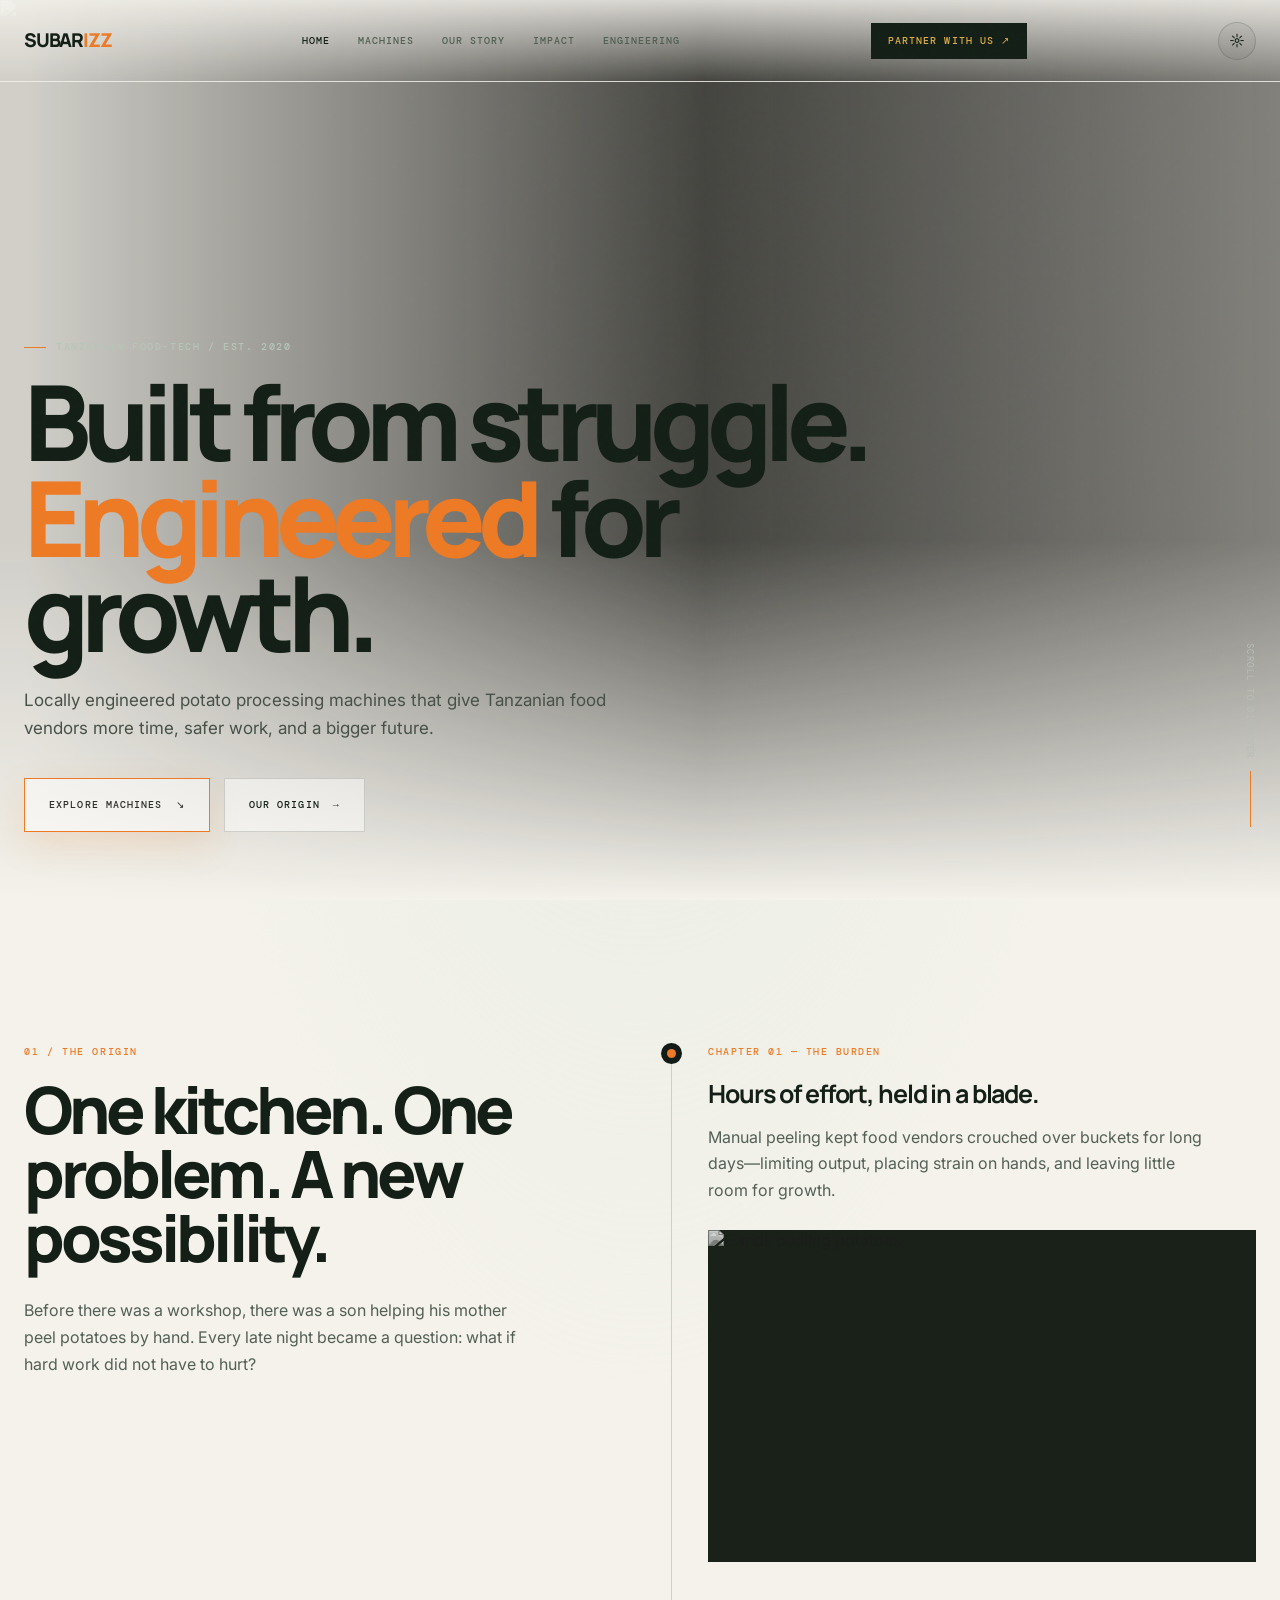
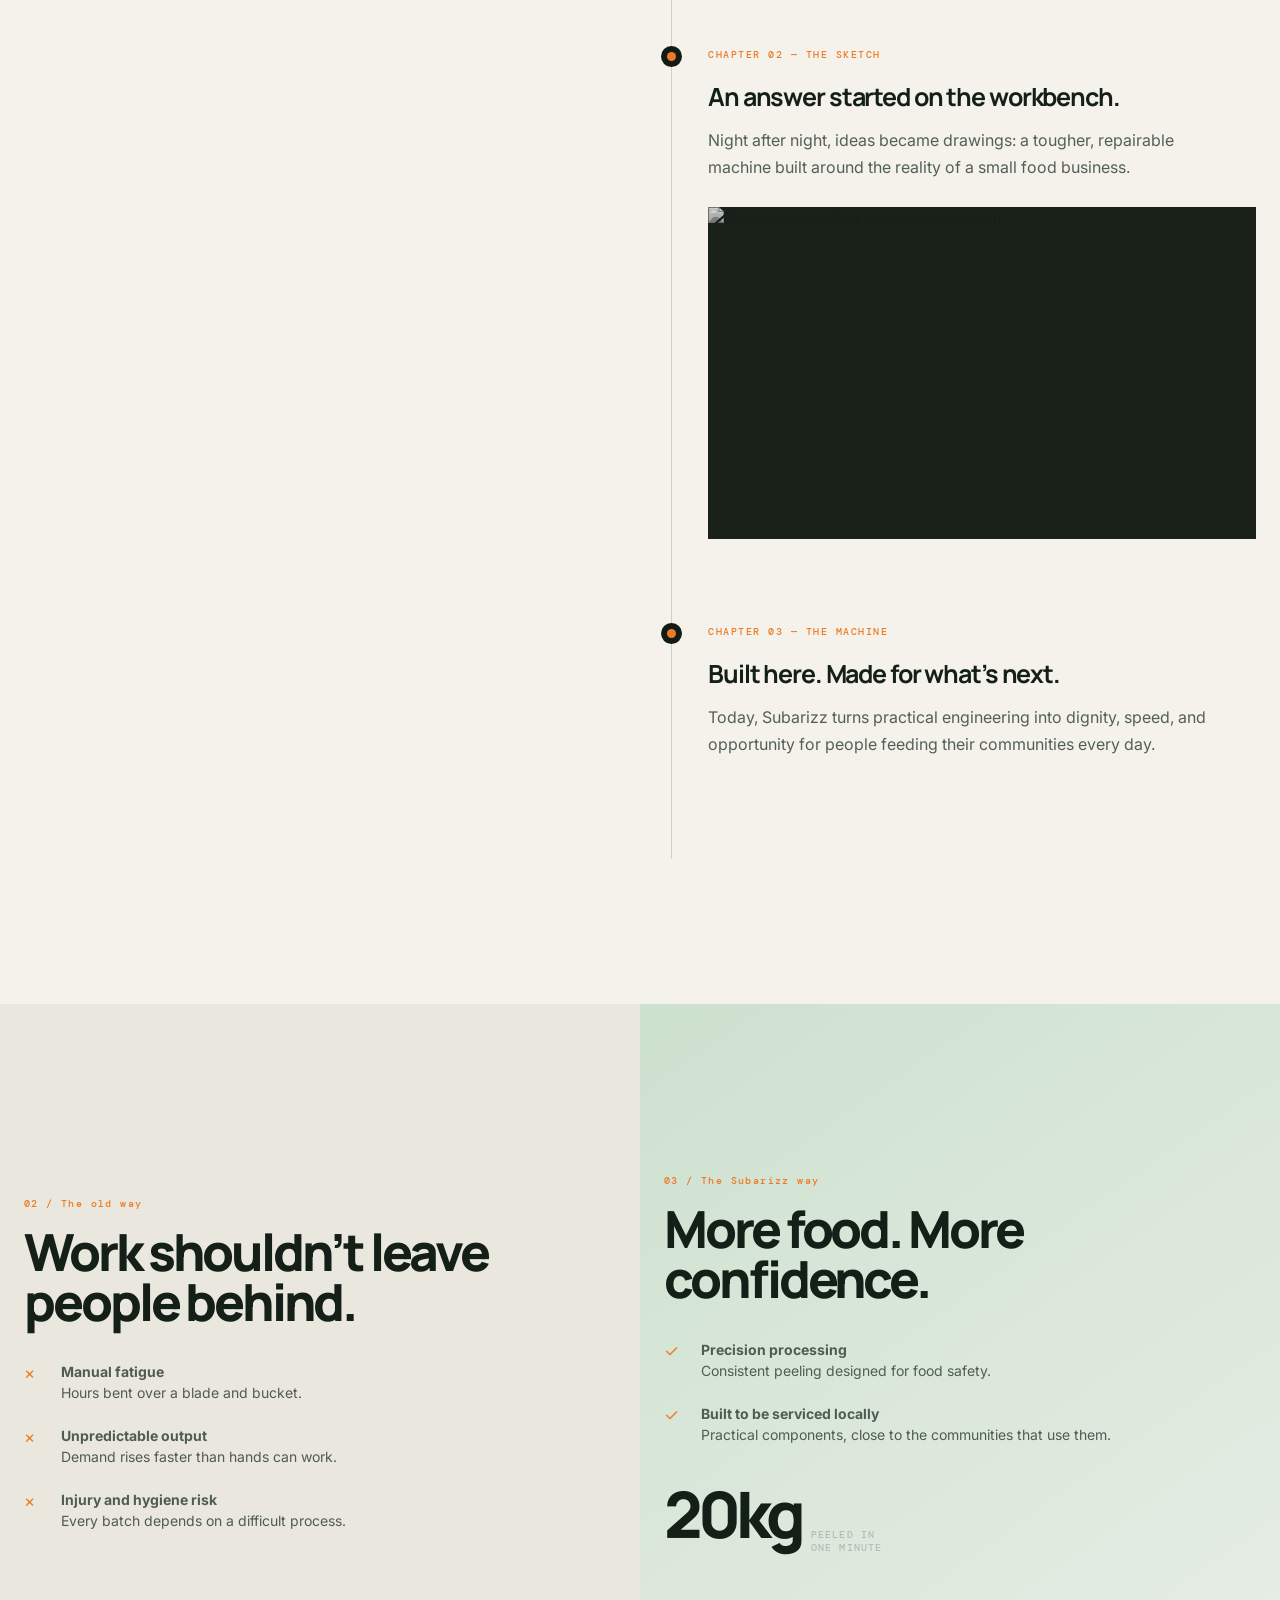
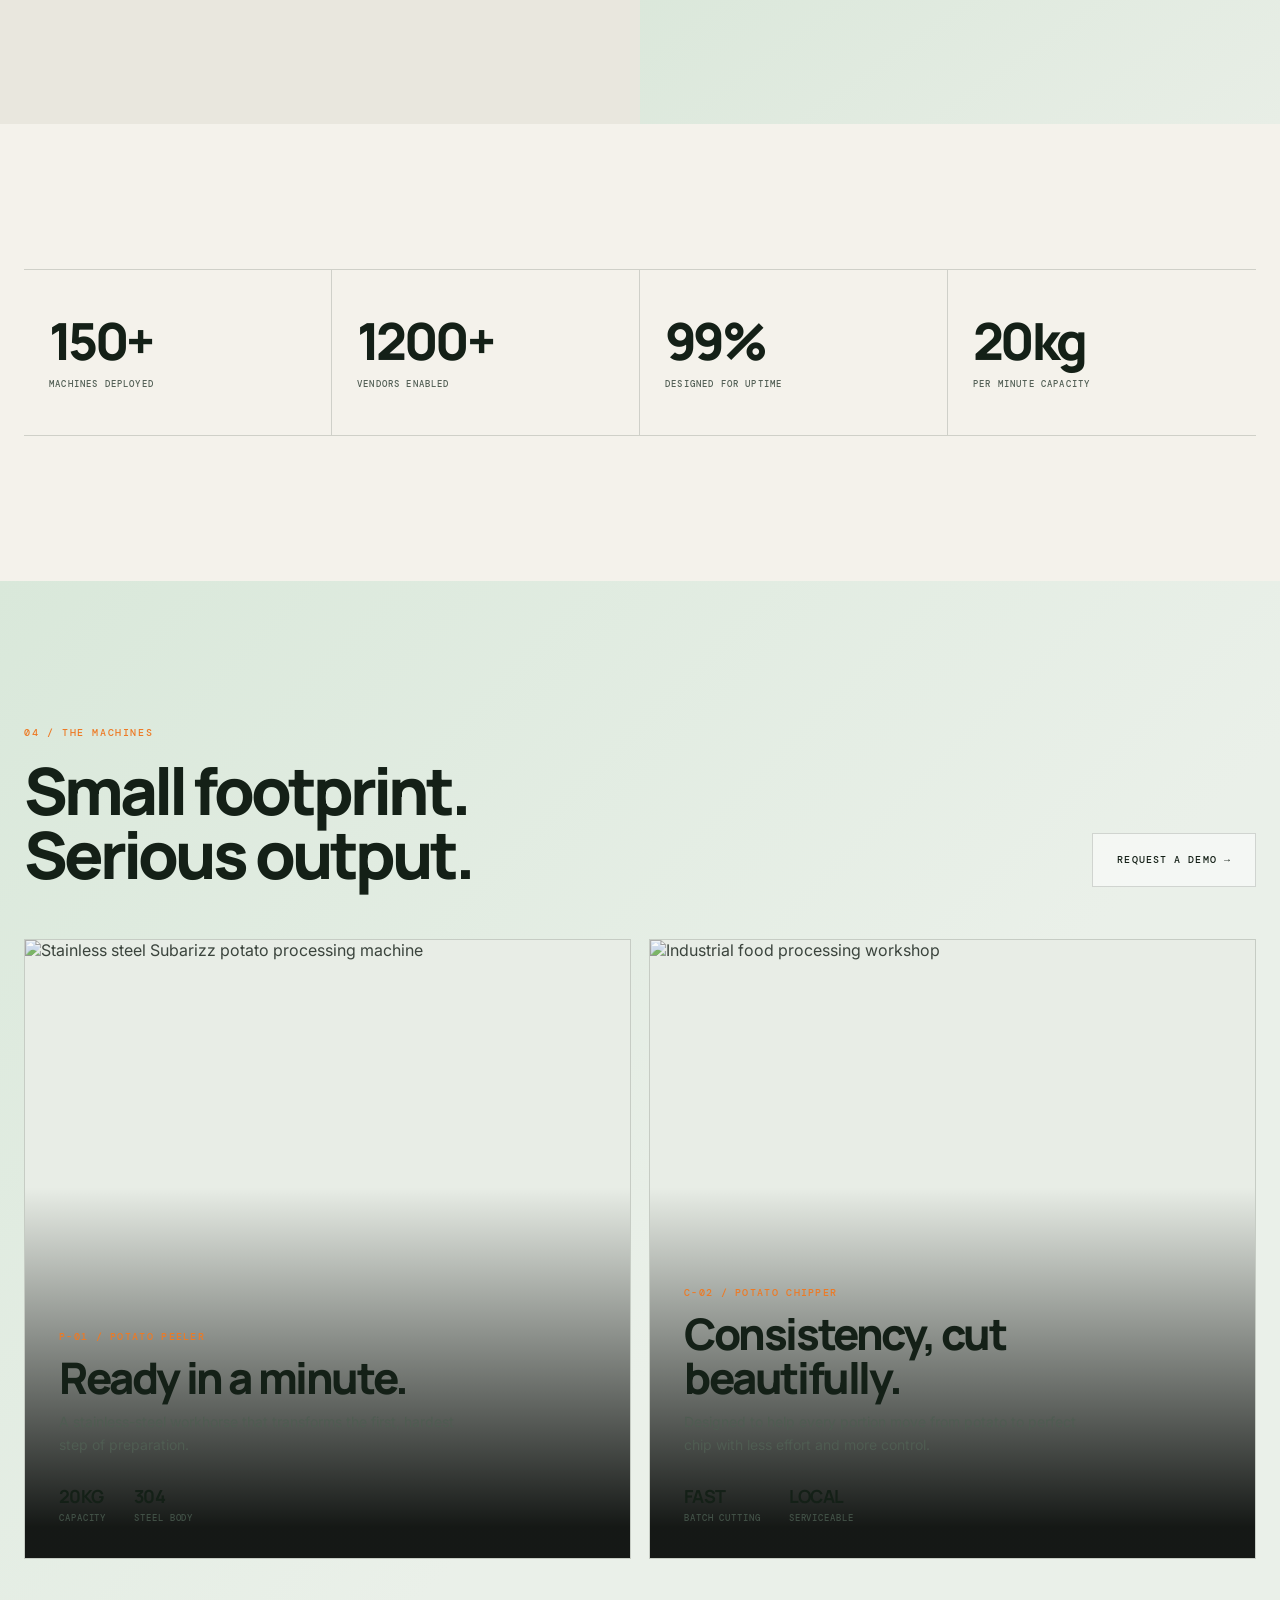
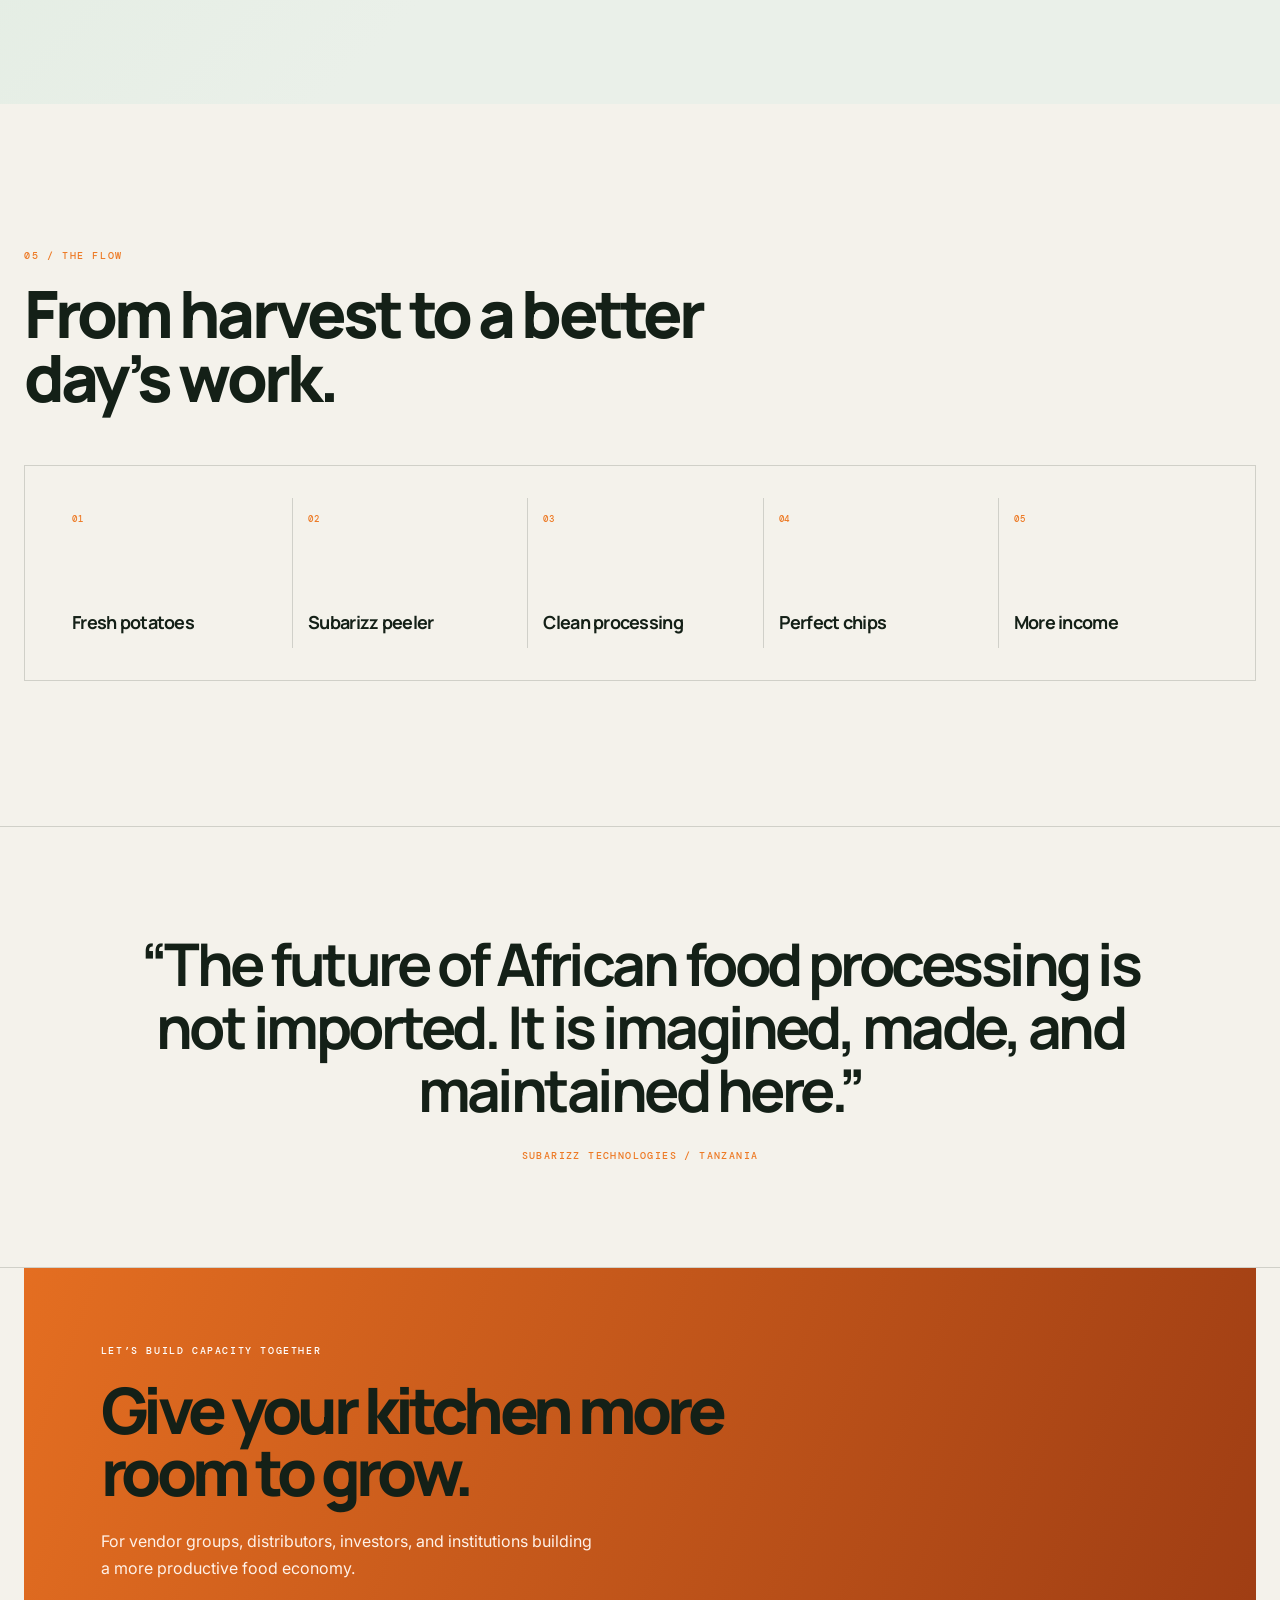
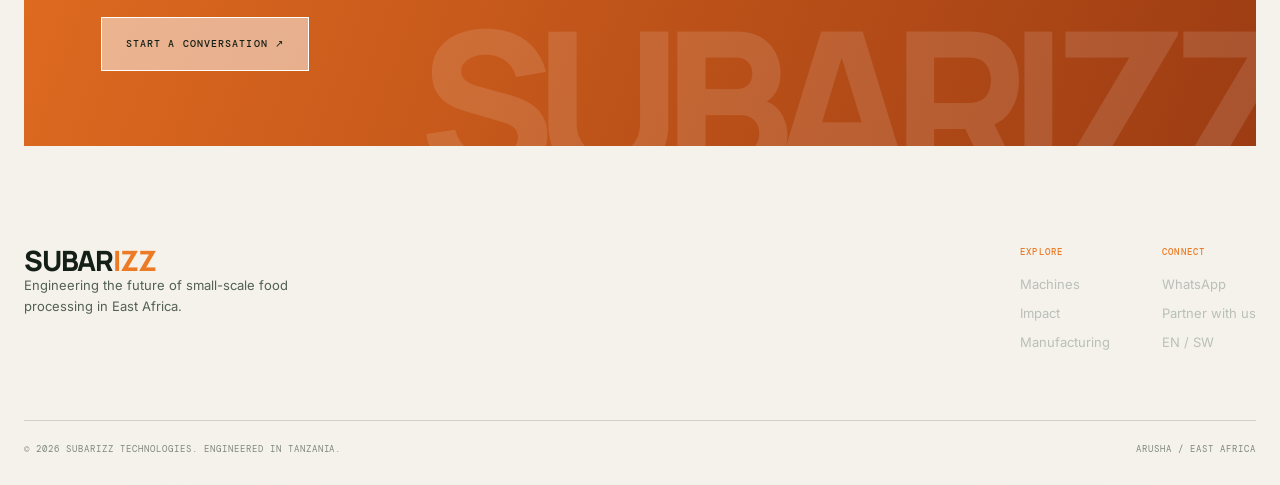
==== index.html @ c025b8f8 "added change on home to index.html" ====
<!doctype html><html lang="en"><head><meta charset="utf-8"><meta name="viewport" content="width=device-width,initial-scale=1"><meta name="theme-color" content="#090b0a"><meta name="description" content="Subarizz Technologies engineers potato processing machines for a more productive African food economy."><title>Subarizz Technologies — Engineered for Growth</title><link rel="stylesheet" href="subarizz.css"></head>
<body><div class="site"><div class="noise"></div><nav class="nav"><a class="brand" href="index.html">SUBAR<i>IZZ</i></a><div class="nav-links"><a class="active" href="index.html">Home</a><a href="#machines">Machines</a><a href="#origin">Our story</a><a href="impact.html">Impact</a><a href="manufacturing.html">Engineering</a></div><a class="nav-cta" href="#contact">Partner with us ↗</a><button class="menu" aria-label="Open menu">☰</button></nav>
<main><section class="hero"><div class="hero-media"><img alt="Sparks fly in a Tanzanian engineering workshop" src="https://lh3.googleusercontent.com/aida-public/[base64]"></div><div class="hero-copy"><div class="eyebrow reveal">Tanzanian food-tech / EST. 2020</div><h1 class="reveal delay-1">Built from struggle.<br><span class="accent">Engineered</span> for growth.</h1><p class="lead reveal delay-2">Locally engineered potato processing machines that give Tanzanian food vendors more time, safer work, and a bigger future.</p><div class="hero-actions reveal delay-2"><a class="button primary" href="#machines">Explore machines <span>↘</span></a><a class="button" href="#origin">Our origin <span>→</span></a></div></div><div class="scroll-note">Scroll to discover</div></section>

<section class="section" id="origin"><div class="story"><div class="sticky-intro reveal"><p class="section-label">01 / The origin</p><h2>One kitchen. One problem. A new possibility.</h2><p class="section-intro">Before there was a workshop, there was a son helping his mother peel potatoes by hand. Every late night became a question: what if hard work did not have to hurt?</p></div><div class="timeline"><article class="story-card reveal"><div class="story-number">CHAPTER 01 — THE BURDEN</div><h3>Hours of effort, held in a blade.</h3><p>Manual peeling kept food vendors crouched over buckets for long days—limiting output, placing strain on hands, and leaving little room for growth.</p><div class="image-frame"><img alt="Hands peeling potatoes" src="https://lh3.googleusercontent.com/aida-public/[base64]"></div></article><article class="story-card reveal"><div class="story-number">CHAPTER 02 — THE SKETCH</div><h3>An answer started on the workbench.</h3><p>Night after night, ideas became drawings: a tougher, repairable machine built around the reality of a small food business.</p><div class="image-frame"><img alt="Potato processing engineering design" src="https://lh3.googleusercontent.com/aida-public/[base64]"></div></article><article class="story-card reveal"><div class="story-number">CHAPTER 03 — THE MACHINE</div><h3>Built here. Made for what’s next.</h3><p>Today, Subarizz turns practical engineering into dignity, speed, and opportunity for people feeding their communities every day.</p></article></div></div></section>

<section class="split"><div class="split-pane manual reveal"><span class="pane-index">02 / The old way</span><h2>Work shouldn’t leave people behind.</h2><div class="features"><div class="feature"><span>×</span><div><b>Manual fatigue</b><br>Hours bent over a blade and bucket.</div></div><div class="feature"><span>×</span><div><b>Unpredictable output</b><br>Demand rises faster than hands can work.</div></div><div class="feature"><span>×</span><div><b>Injury and hygiene risk</b><br>Every batch depends on a difficult process.</div></div></div></div><div class="split-pane solution reveal"><span class="pane-index">03 / The Subarizz way</span><h2>More food. More confidence.</h2><div class="features"><div class="feature"><span>✓</span><div><b>Precision processing</b><br>Consistent peeling designed for food safety.</div></div><div class="feature"><span>✓</span><div><b>Built to be serviced locally</b><br>Practical components, close to the communities that use them.</div></div></div><div class="metric"><b>20kg</b><small>peeled in<br>one minute</small></div></div></section>

<section class="section"><div class="stats reveal"><div class="stat"><b data-count="150" data-suffix="+">0</b><span>Machines deployed</span></div><div class="stat"><b data-count="1200" data-suffix="+">0</b><span>Vendors enabled</span></div><div class="stat"><b data-count="99" data-suffix="%">0</b><span>Designed for uptime</span></div><div class="stat"><b data-count="20" data-suffix="kg">0</b><span>Per minute capacity</span></div></div></section>

<section class="section dark-green" id="machines"><div class="products-header reveal"><div><p class="section-label">04 / The machines</p><h2>Small footprint.<br>Serious output.</h2></div><a class="button" href="#contact">Request a demo →</a></div><div class="products"><article class="product media-card reveal"><img alt="Stainless steel Subarizz potato processing machine" src="https://lh3.googleusercontent.com/aida-public/[base64]"><div class="product-copy"><span class="product-name">P-01 / Potato peeler</span><h3>Ready in a minute.</h3><p>A stainless-steel workhorse that transforms the first, hardest step of preparation.</p><div class="product-meta"><span><b>20kg</b>capacity</span><span><b>304</b>steel body</span></div></div></article><article class="product media-card reveal delay-1"><img alt="Industrial food processing workshop" src="https://lh3.googleusercontent.com/aida-public/[base64]"><div class="product-copy"><span class="product-name">C-02 / Potato chipper</span><h3>Consistency, cut beautifully.</h3><p>Designed to help every portion move from potato to perfect chip with less effort and more control.</p><div class="product-meta"><span><b>Fast</b>batch cutting</span><span><b>Local</b>serviceable</span></div></div></article></div></section>

<section class="section"><div class="reveal"><p class="section-label">05 / The flow</p><h2>From harvest to a better day’s work.</h2></div><div class="flow reveal"><div class="flow-step"><span class="flow-num">01</span><b>Fresh potatoes</b></div><div class="flow-step"><span class="flow-num">02</span><b>Subarizz peeler</b></div><div class="flow-step"><span class="flow-num">03</span><b>Clean processing</b></div><div class="flow-step"><span class="flow-num">04</span><b>Perfect chips</b></div><div class="flow-step"><span class="flow-num">05</span><b>More income</b></div></div></section>

<section class="quote"><blockquote class="reveal">“The future of African food processing is not imported. It is imagined, made, and maintained here.”</blockquote><cite class="reveal delay-1">Subarizz Technologies / Tanzania</cite></section>

<section class="cta-banner" id="contact"><p class="section-label" style="color:#fff">Let’s build capacity together</p><h2>Give your kitchen more room to grow.</h2><p>For vendor groups, distributors, investors, and institutions building a more productive food economy.</p><a class="button" href="https://wa.me/255716540905">Start a conversation ↗</a></section></main>
<footer class="footer"><div class="footer-top"><div><a class="brand" href="index.html">SUBAR<i>IZZ</i></a><p>Engineering the future of small-scale food processing in East Africa.</p></div><div class="footer-links"><div><b>Explore</b><a href="#machines">Machines</a><a href="impact.html">Impact</a><a href="manufacturing.html">Manufacturing</a></div><div><b>Connect</b><a href="#contact">WhatsApp</a><a href="#contact">Partner with us</a><a href="#contact">EN / SW</a></div></div></div><div class="footer-bottom"><span>© 2026 Subarizz Technologies. Engineered in Tanzania.</span><span>Arusha / East Africa</span></div></footer></div><script src="subarizz.js"></script></body></html>
---- subarizz.css ----
@import url('https://fonts.googleapis.com/css2?family=DM+Mono:wght@400;500&family=Inter:wght@400;500;600;700;800&family=Manrope:wght@500;600;700;800&display=swap');

:root{--ink:#090b0a;--ink-2:#101512;--green:#183d2e;--green-bright:#6da37b;--cream:#f1eee6;--muted:#a5aaa3;--line:rgba(241,238,230,.14);--orange:#ed7a25;--silver:#c8cbc5;--max:1280px}*{box-sizing:border-box}html{scroll-behavior:smooth}body{margin:0;background:var(--ink);color:var(--cream);font-family:Inter,Arial,sans-serif;overflow-x:hidden}.site{background:radial-gradient(ellipse 90% 55% at 50% -10%,#1b3828 0%,transparent 55%),var(--ink)}a{color:inherit;text-decoration:none}button,input,textarea{font:inherit}.noise{pointer-events:none;position:fixed;inset:0;z-index:30;opacity:.04;background-image:url("data:image/svg+xml,%3Csvg viewBox='0 0 180 180' xmlns='http://www.w3.org/2000/svg'%3E%3Cfilter id='n'%3E%3CfeTurbulence type='fractalNoise' baseFrequency='.9' numOctaves='4' stitchTiles='stitch'/%3E%3C/filter%3E%3Crect width='100%25' height='100%25' filter='url(%23n)' opacity='.7'/%3E%3C/svg%3E");mix-blend-mode:soft-light}.nav{height:82px;position:fixed;z-index:20;top:0;left:0;width:100%;display:flex;align-items:center;justify-content:space-between;padding:0 max(24px,calc((100% - var(--max))/2));border-bottom:1px solid transparent;transition:.35s;background:linear-gradient(180deg,rgba(5,7,6,.64),transparent)}.nav.scrolled{background:rgba(9,11,10,.85);backdrop-filter:blur(18px);border-color:var(--line)}.brand{font:800 19px/1 Manrope,sans-serif;letter-spacing:-1.2px}.brand i{color:var(--orange);font-style:normal}.nav-links{display:flex;align-items:center;gap:28px;font:500 10px/1 'DM Mono',monospace;letter-spacing:.1em;text-transform:uppercase;color:#c3c8c0}.nav-links a{transition:.25s}.nav-links a:hover,.nav-links a.active{color:var(--cream)}.nav-cta,.button{border:0;cursor:pointer;display:inline-flex;align-items:center;justify-content:center;gap:13px;text-transform:uppercase;font:500 10px/1 'DM Mono',monospace;letter-spacing:.11em;transition:.3s}.nav-cta{padding:13px 17px;background:var(--cream);color:#deae46}.nav-cta:hover{background:var(--orange);color:white;transform:translateY(-2px)}.menu{display:none;background:none;border:0;color:white;font-size:24px}.hero{min-height:100vh;display:grid;align-items:end;position:relative;overflow:hidden;padding:150px max(24px,calc((100% - var(--max))/2)) 68px}.hero-media,.hero-media:after{position:absolute;inset:0}.hero-media{z-index:0;background:#1a1a16}.hero-media img{width:100%;height:100%;object-fit:cover;opacity:.65;filter:saturate(.78) contrast(1.08);transform:scale(1.06);animation:ken 15s ease-out both}.hero-media:after{content:'';background:linear-gradient(90deg,rgba(5,8,6,.88) 2%,rgba(5,8,6,.35) 55%,rgba(5,8,6,.65)),linear-gradient(0deg,#090b0a 0%,transparent 40%)}@keyframes ken{to{transform:scale(1)}}.hero-copy{position:relative;z-index:1;max-width:900px}.eyebrow{font:500 10px/1.2 'DM Mono',monospace;color:#b5c6b8;letter-spacing:.16em;text-transform:uppercase;display:flex;align-items:center;gap:10px}.eyebrow:before{content:'';display:inline-block;width:22px;height:1px;background:var(--orange)}h1,h2,h3,p{margin-top:0}.hero h1{font:800 clamp(48px,8.2vw,126px)/.91 Manrope,sans-serif;letter-spacing:-.075em;margin:20px 0 26px;max-width:1000px}.accent{color:var(--orange)}.lead{max-width:600px;color:#c5c9c3;font-size:17px;line-height:1.65}.hero-actions{display:flex;align-items:center;gap:14px;margin-top:36px}.button{height:54px;padding:0 24px;color:#fff;border:1px solid var(--line);background:rgba(255,255,255,.04)}.button.primary{background:var(--orange);border-color:var(--orange);box-shadow:0 13px 35px rgba(237,122,37,.16)}.button:hover{transform:translateY(-3px);background:#fff;color:#0a0c0a;border-color:#fff}.scroll-note{position:absolute;right:max(24px,calc((100% - var(--max))/2));bottom:73px;z-index:1;writing-mode:vertical-rl;display:flex;gap:12px;align-items:center;color:#b8beb7;font:400 9px 'DM Mono',monospace;letter-spacing:.16em;text-transform:uppercase}.scroll-note:after{content:'';width:1px;height:56px;background:var(--orange);animation:scroll 1.8s ease-in-out infinite}@keyframes scroll{50%{transform:scaleY(.3);transform-origin:bottom}}.section{padding:145px max(24px,calc((100% - var(--max))/2));position:relative}.section.dark-green{background:linear-gradient(135deg,#11271d,#0b110e 60%)}.section-label{color:var(--orange);font:500 10px 'DM Mono',monospace;letter-spacing:.16em;text-transform:uppercase;margin-bottom:20px}.section h2{font:800 clamp(36px,5.1vw,76px)/.98 Manrope,sans-serif;letter-spacing:-.06em;max-width:750px;margin-bottom:27px}.section-intro{color:var(--muted);font-size:16px;line-height:1.7;max-width:510px}.story{display:grid;grid-template-columns:1fr 1.1fr;gap:9vw;align-items:start}.sticky-intro{position:sticky;top:145px}.timeline{border-left:1px solid var(--line);padding-left:36px}.story-card{position:relative;padding:0 0 86px}.story-card:before{content:'';position:absolute;width:9px;height:9px;border-radius:50%;background:var(--orange);left:-41px;top:4px;box-shadow:0 0 0 6px #111c16}.story-number{font:500 10px 'DM Mono',monospace;letter-spacing:.15em;color:var(--orange);margin-bottom:18px}.story-card h3{font:700 25px Manrope,sans-serif;letter-spacing:-.045em;margin-bottom:13px}.story-card p{color:var(--muted);line-height:1.65;max-width:500px}.image-frame{margin-top:27px;position:relative;overflow:hidden;background:#192119}.image-frame:after{content:'';position:absolute;inset:0;border:1px solid var(--line);pointer-events:none}.image-frame img{width:100%;aspect-ratio:1.65;object-fit:cover;display:block;filter:grayscale(1);opacity:.8;transition:1.2s}.story-card:hover img,.media-card:hover img{filter:grayscale(0);transform:scale(1.05);opacity:1}.split{display:grid;grid-template-columns:1fr 1fr;min-height:720px}.split-pane{padding:clamp(55px,8vw,130px) max(24px,calc((100vw - var(--max))/4));display:flex;flex-direction:column;justify-content:center;position:relative;overflow:hidden}.split-pane.manual{background:#121310}.split-pane.solution{background:linear-gradient(145deg,#193526,#101b15)}.pane-index{font:500 10px 'DM Mono',monospace;letter-spacing:.14em;color:var(--orange)}.split h2{font:800 clamp(38px,4vw,66px)/.98 Manrope,sans-serif;letter-spacing:-.06em;margin:16px 0 35px}.features{display:grid;gap:22px}.feature{display:grid;grid-template-columns:24px 1fr;gap:13px;color:#aeb3ad;font-size:14px;line-height:1.5}.feature span{color:var(--orange);font-size:17px}.metric{display:flex;align-items:baseline;gap:10px;margin-top:40px}.metric b{font:800 64px/.9 Manrope,sans-serif;letter-spacing:-.08em}.metric small{color:#b6bbb5;font:500 10px 'DM Mono',monospace;letter-spacing:.12em;text-transform:uppercase;max-width:110px}.stats{display:grid;grid-template-columns:repeat(4,1fr);border-top:1px solid var(--line);border-bottom:1px solid var(--line)}.stat{padding:45px 25px;border-right:1px solid var(--line)}.stat:last-child{border:0}.stat b{display:block;font:800 clamp(38px,4vw,60px)/1 Manrope,sans-serif;letter-spacing:-.07em}.stat span{display:block;color:var(--muted);margin-top:12px;font:500 9px 'DM Mono',monospace;letter-spacing:.13em;text-transform:uppercase}.products-header{display:flex;justify-content:space-between;align-items:end;margin-bottom:52px}.products-header h2{margin:0}.products{display:grid;grid-template-columns:1fr 1fr;gap:18px}.product{position:relative;min-height:620px;overflow:hidden;padding:34px;background:#171a17;border:1px solid var(--line);display:flex;flex-direction:column;justify-content:flex-end}.product img{position:absolute;inset:0;width:100%;height:100%;object-fit:cover;opacity:.82;filter:saturate(.8);transition:1s}.product:after{content:'';position:absolute;inset:0;background:linear-gradient(0deg,rgba(5,8,6,.93) 5%,transparent 60%)}.product:hover img{transform:scale(1.07)}.product-copy{z-index:1;position:relative}.product-name{font:500 10px 'DM Mono',monospace;letter-spacing:.13em;color:var(--orange);text-transform:uppercase}.product h3{font:800 clamp(32px,3.4vw,54px)/1 Manrope,sans-serif;letter-spacing:-.055em;margin:12px 0}.product p{max-width:400px;color:#bec4bc;font-size:14px;line-height:1.6}.product-meta{display:flex;gap:28px;margin-top:28px}.product-meta span{font:500 9px 'DM Mono',monospace;letter-spacing:.1em;text-transform:uppercase;color:#c9cec7}.product-meta b{font:700 18px Manrope,sans-serif;color:white;display:block;letter-spacing:-.04em;margin-bottom:4px}.flow{padding:32px;border:1px solid var(--line);background:rgba(255,255,255,.02);display:grid;grid-template-columns:repeat(5,1fr);gap:10px;margin-top:55px}.flow-step{min-height:150px;position:relative;padding:15px;border-left:1px solid var(--line);display:flex;flex-direction:column;justify-content:space-between}.flow-step:first-child{border:0}.flow-num{font:500 9px 'DM Mono',monospace;color:var(--orange);letter-spacing:.1em}.flow-step b{font:700 18px/1.1 Manrope,sans-serif;letter-spacing:-.04em}.impact-grid{display:grid;grid-template-columns:1.4fr .8fr .8fr;gap:16px;margin-top:55px}.impact-card{min-height:300px;padding:30px;background:#173222;border:1px solid rgba(255,255,255,.12);position:relative;overflow:hidden}.impact-card:nth-child(2),.impact-card:nth-child(3){background:#161a17}.impact-card b{font:800 60px/.9 Manrope,sans-serif;letter-spacing:-.08em;display:block}.impact-card p{color:#bcc3bb;margin:18px 0 0;font-size:13px;line-height:1.5}.impact-card .ring{position:absolute;right:-33px;bottom:-45px;width:190px;height:190px;border:1px solid rgba(237,122,37,.5);border-radius:50%;box-shadow:0 0 0 25px rgba(237,122,37,.08),0 0 0 50px rgba(237,122,37,.04)}.manufacturing{display:grid;grid-template-columns:1fr 1fr;gap:48px;align-items:center}.manufacturing .large-media{height:610px;overflow:hidden;position:relative}.large-media img{height:100%;width:100%;object-fit:cover;filter:grayscale(.7);transition:1s}.large-media:hover img{filter:none;transform:scale(1.04)}.manufacturing-list{display:grid;gap:0;margin-top:35px}.manufacturing-list div{padding:18px 0;border-top:1px solid var(--line);display:flex;justify-content:space-between;gap:20px}.manufacturing-list span{font:500 10px 'DM Mono',monospace;letter-spacing:.12em;color:var(--orange)}.manufacturing-list b{font:600 15px Manrope,sans-serif}.quote{border-top:1px solid var(--line);border-bottom:1px solid var(--line);padding:105px 0;text-align:center}.quote blockquote{font:700 clamp(31px,4.6vw,65px)/1.07 Manrope,sans-serif;letter-spacing:-.06em;max-width:1000px;margin:0 auto}.quote cite{display:block;margin-top:28px;font:500 10px 'DM Mono',monospace;letter-spacing:.14em;color:var(--orange);text-transform:uppercase;font-style:normal}.cta-banner{margin:0 max(24px,calc((100% - var(--max))/2));padding:75px clamp(26px,6vw,86px);background:linear-gradient(110deg,#e46e21,#9d3c13);position:relative;overflow:hidden}.cta-banner:after{content:'SUBARIZZ';position:absolute;right:-30px;bottom:-58px;font:800 clamp(86px,16vw,220px)/1 Manrope,sans-serif;letter-spacing:-.1em;color:rgba(255,255,255,.12)}.cta-banner h2{z-index:1;position:relative;font:800 clamp(36px,5vw,67px)/.96 Manrope,sans-serif;letter-spacing:-.07em;max-width:680px;margin:0 0 26px}.cta-banner p{position:relative;z-index:1;max-width:500px;color:#fff1e8;line-height:1.65}.cta-banner .button{position:relative;z-index:1;margin-top:20px;border-color:#fff;background:#fff;color:#1a1a13}.footer{padding:100px max(24px,calc((100% - var(--max))/2)) 30px}.footer-top{display:flex;justify-content:space-between;gap:30px;padding-bottom:70px}.footer .brand{font-size:28px}.footer p{max-width:330px;color:var(--muted);font-size:13px;line-height:1.6}.footer-links{display:flex;gap:52px}.footer-links div{display:grid;gap:13px;align-content:start}.footer-links b{font:500 9px 'DM Mono',monospace;color:var(--orange);letter-spacing:.13em;text-transform:uppercase;margin-bottom:5px}.footer-links a{font-size:13px;color:#babfb9}.footer-bottom{border-top:1px solid var(--line);padding-top:22px;color:#7f877f;font:400 9px 'DM Mono',monospace;letter-spacing:.11em;text-transform:uppercase;display:flex;justify-content:space-between}.reveal{opacity:0;transform:translateY(24px);transition:opacity .8s ease,transform .8s cubic-bezier(.2,.7,.2,1)}.reveal.in{opacity:1;transform:none}.delay-1{transition-delay:.12s}.delay-2{transition-delay:.24s}.map{height:460px;position:relative;border:1px solid var(--line);background:radial-gradient(circle at 54% 48%,rgba(237,122,37,.2),transparent 3%,rgba(22,57,41,.3) 3.5%,transparent 17%),radial-gradient(circle at 38% 34%,rgba(109,163,123,.35),transparent 2%,transparent 16%),linear-gradient(140deg,#162c20,#0a0e0b);overflow:hidden}.map:after{content:'';position:absolute;inset:0;background:repeating-linear-gradient(0deg,transparent 0 34px,rgba(255,255,255,.035) 35px),repeating-linear-gradient(90deg,transparent 0 34px,rgba(255,255,255,.035) 35px)}.map-name{position:absolute;z-index:1;left:8%;bottom:12%;font:800 clamp(46px,8vw,104px)/.8 Manrope,sans-serif;letter-spacing:-.1em;color:rgba(255,255,255,.2)}.map-dot{position:absolute;z-index:2;width:11px;height:11px;border-radius:50%;background:var(--orange);box-shadow:0 0 0 8px rgba(237,122,37,.13),0 0 28px var(--orange)}.map-dot.one{left:54%;top:49%}.map-dot.two{left:39%;top:35%;background:#9cc8a4;box-shadow:0 0 0 8px rgba(156,200,164,.12)}.map-dot.three{left:65%;top:28%}.map-label{position:absolute;z-index:2;font:500 9px 'DM Mono',monospace;letter-spacing:.13em;color:#f3f0e9}.map-label.a{left:56%;top:45%}.map-label.b{left:41%;top:31%}.comparison{margin-top:55px;border:1px solid var(--line)}.comparison-row{display:grid;grid-template-columns:1.6fr 1fr 1fr;border-top:1px solid var(--line)}.comparison-row:first-child{border:0}.comparison-row>*{padding:18px 22px;font-size:14px}.comparison-row b{font:600 15px Manrope,sans-serif}.comparison-row span{color:#9ba29b}.comparison-row .yes{color:#b6deb9}.comparison-row .no{color:#e69a75}.contact-grid{display:grid;grid-template-columns:.9fr 1.1fr;gap:18px;margin-top:55px}.contact-info,.contact-form{padding:35px;background:#141915;border:1px solid var(--line)}.contact-info h3,.contact-form h3{font:700 25px Manrope,sans-serif;letter-spacing:-.05em}.contact-info p{color:var(--muted);font-size:14px;line-height:1.6}.contact-link{margin-top:26px;display:block;color:var(--orange);font:500 11px 'DM Mono',monospace;letter-spacing:.08em}.contact-form{display:grid;grid-template-columns:1fr 1fr;gap:20px}.contact-form h3{grid-column:1/-1;margin:0}.contact-form input,.contact-form textarea{width:100%;background:transparent;border:0;border-bottom:1px solid var(--line);padding:13px 0;color:#fff;outline:0;font-size:13px}.contact-form textarea{grid-column:1/-1;resize:vertical;min-height:70px}.contact-form .button{justify-self:start}
@media(max-width:800px){.nav{height:68px;padding:0 20px}.nav-links,.nav-cta{display:none}.menu{display:block}.hero{padding:120px 24px 50px;min-height:730px}.hero h1{font-size:clamp(50px,14vw,76px)}.hero-media img{object-position:58% center}.scroll-note{display:none}.section{padding:90px 24px}.story,.manufacturing,.contact-grid{grid-template-columns:1fr;gap:45px}.sticky-intro{position:static}.timeline{padding-left:25px}.story-card:before{left:-30px}.split,.products,.impact-grid{grid-template-columns:1fr}.split-pane{min-height:550px;padding:65px 24px}.stats{grid-template-columns:1fr 1fr}.stat:nth-child(2){border-right:0}.stat:nth-child(-n+2){border-bottom:1px solid var(--line)}.products-header{display:block}.products-header .button{margin-top:20px}.product{min-height:520px}.flow{grid-template-columns:1fr 1fr;padding:12px}.flow-step{min-height:110px}.flow-step:nth-child(odd){border-left:0}.impact-card{min-height:220px}.manufacturing .large-media{height:400px}.footer-top{display:block}.footer-links{margin-top:42px;gap:30px}.footer-bottom{display:block;line-height:1.8}.comparison{overflow-x:auto}.comparison-row{min-width:570px}.cta-banner{margin:0 24px;padding:55px 27px}.contact-form{grid-template-columns:1fr}.contact-form h3,.contact-form textarea{grid-column:auto}}
@media(prefers-reduced-motion:reduce){*,*:before,*:after{animation-duration:.01ms!important;transition-duration:.01ms!important;scroll-behavior:auto!important}.reveal{opacity:1;transform:none}}

/* Theme control */
body.light-theme{--ink:#f4f2eb;--ink-2:#e9e7de;--green:#d8e3d6;--green-bright:#356645;--cream:#142017;--muted:#536056;--line:rgba(20,32,23,.16);--silver:#4a554c;background:var(--ink);color:var(--cream)}
body.light-theme .site{background:radial-gradient(ellipse 90% 55% at 50% -10%,#dbe8d8 0%,transparent 55%),var(--ink)}
body.light-theme .nav{background:linear-gradient(180deg,rgba(244,242,235,.84),transparent)}body.light-theme .nav.scrolled{background:rgba(244,242,235,.9)}body.light-theme .nav-links{color:#506052}body.light-theme .nav-links a:hover,body.light-theme .nav-links a.active{color:#142017}
body.light-theme .hero-media:after{background:linear-gradient(90deg,rgba(244,242,235,.84) 2%,rgba(244,242,235,.2) 55%,rgba(244,242,235,.48)),linear-gradient(0deg,#f4f2eb 0%,transparent 40%)}body.light-theme .lead{color:#465148}body.light-theme .button{color:#142017;background:rgba(255,255,255,.5)}body.light-theme .button.primary{color:#2b2c29}body.light-theme .button:hover{background:#142017;color:#ebf0ea}
body.light-theme .split-pane.manual{background:#e9e7de}body.light-theme .split-pane.solution{background:linear-gradient(145deg,#cde1cf,#e8eee6)}body.light-theme .feature,body.light-theme .product p,body.light-theme .impact-card p{color:#4f5c52}body.light-theme .section.dark-green{background:linear-gradient(135deg,#d9e8da,#eaf0e9 60%)}
body.light-theme .product,body.light-theme .impact-card:nth-child(2),body.light-theme .impact-card:nth-child(3),body.light-theme .contact-info,body.light-theme .contact-form{background:#e8ede6}body.light-theme .impact-card{background:#d8e8d8}body.light-theme .product-meta span{color:#415046}body.light-theme .product-meta b{color:#142017}body.light-theme .map{background:radial-gradient(circle at 54% 48%,rgba(237,122,37,.32),transparent 3%,rgba(70,123,76,.22) 3.5%,transparent 17%),linear-gradient(140deg,#d6e6d7,#eef3ec)}
.theme-toggle{width:38px;height:38px;padding:0;border:1px solid var(--line);border-radius:50%;background:rgba(255,255,255,.06);color:var(--cream);cursor:pointer;display:grid;place-items:center;transition:.3s}.theme-toggle:hover{transform:rotate(18deg) scale(1.06);border-color:var(--orange)}.theme-toggle .sun{display:none}.theme-toggle .moon{font-size:15px}body.light-theme .theme-toggle{background:rgba(20,32,23,.05)}body.light-theme .theme-toggle .moon{display:none}body.light-theme .theme-toggle .sun{display:block;font-size:15px}@media(max-width:800px){.theme-toggle{margin-left:auto;margin-right:12px}}
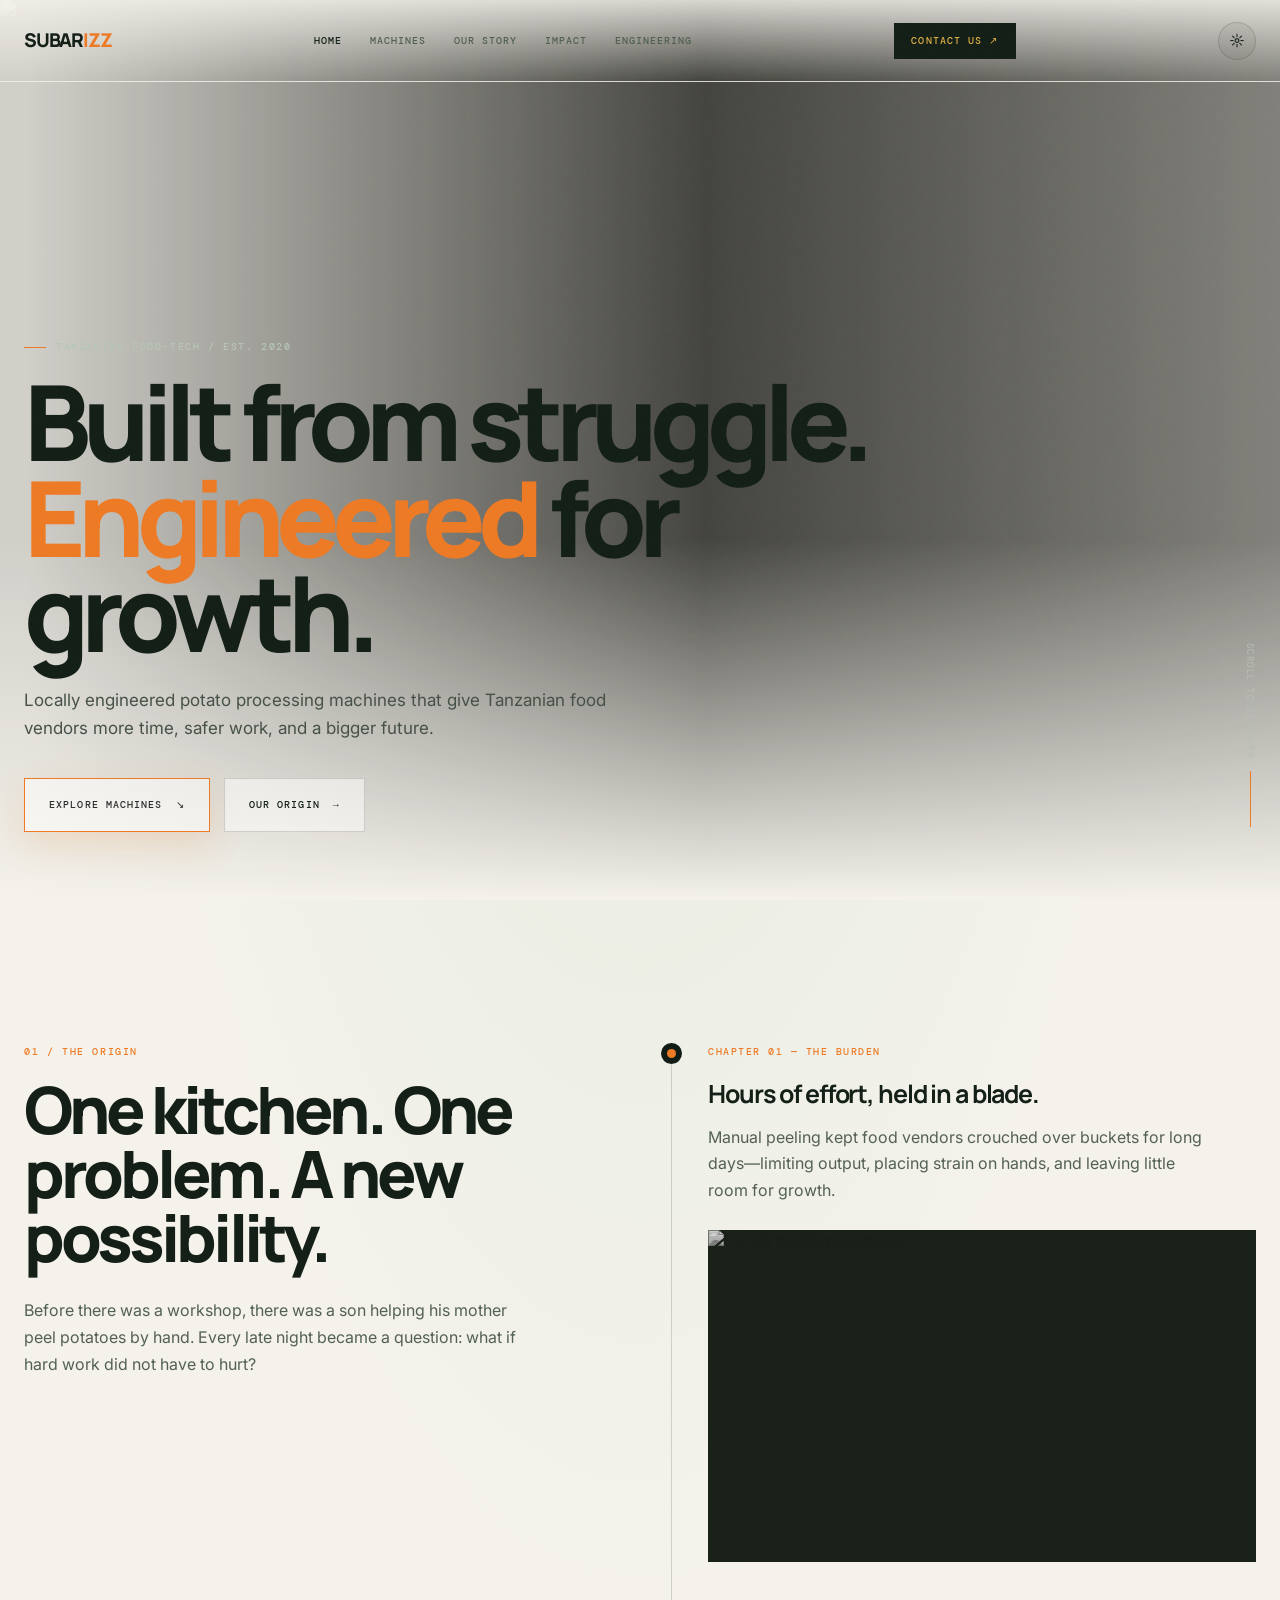
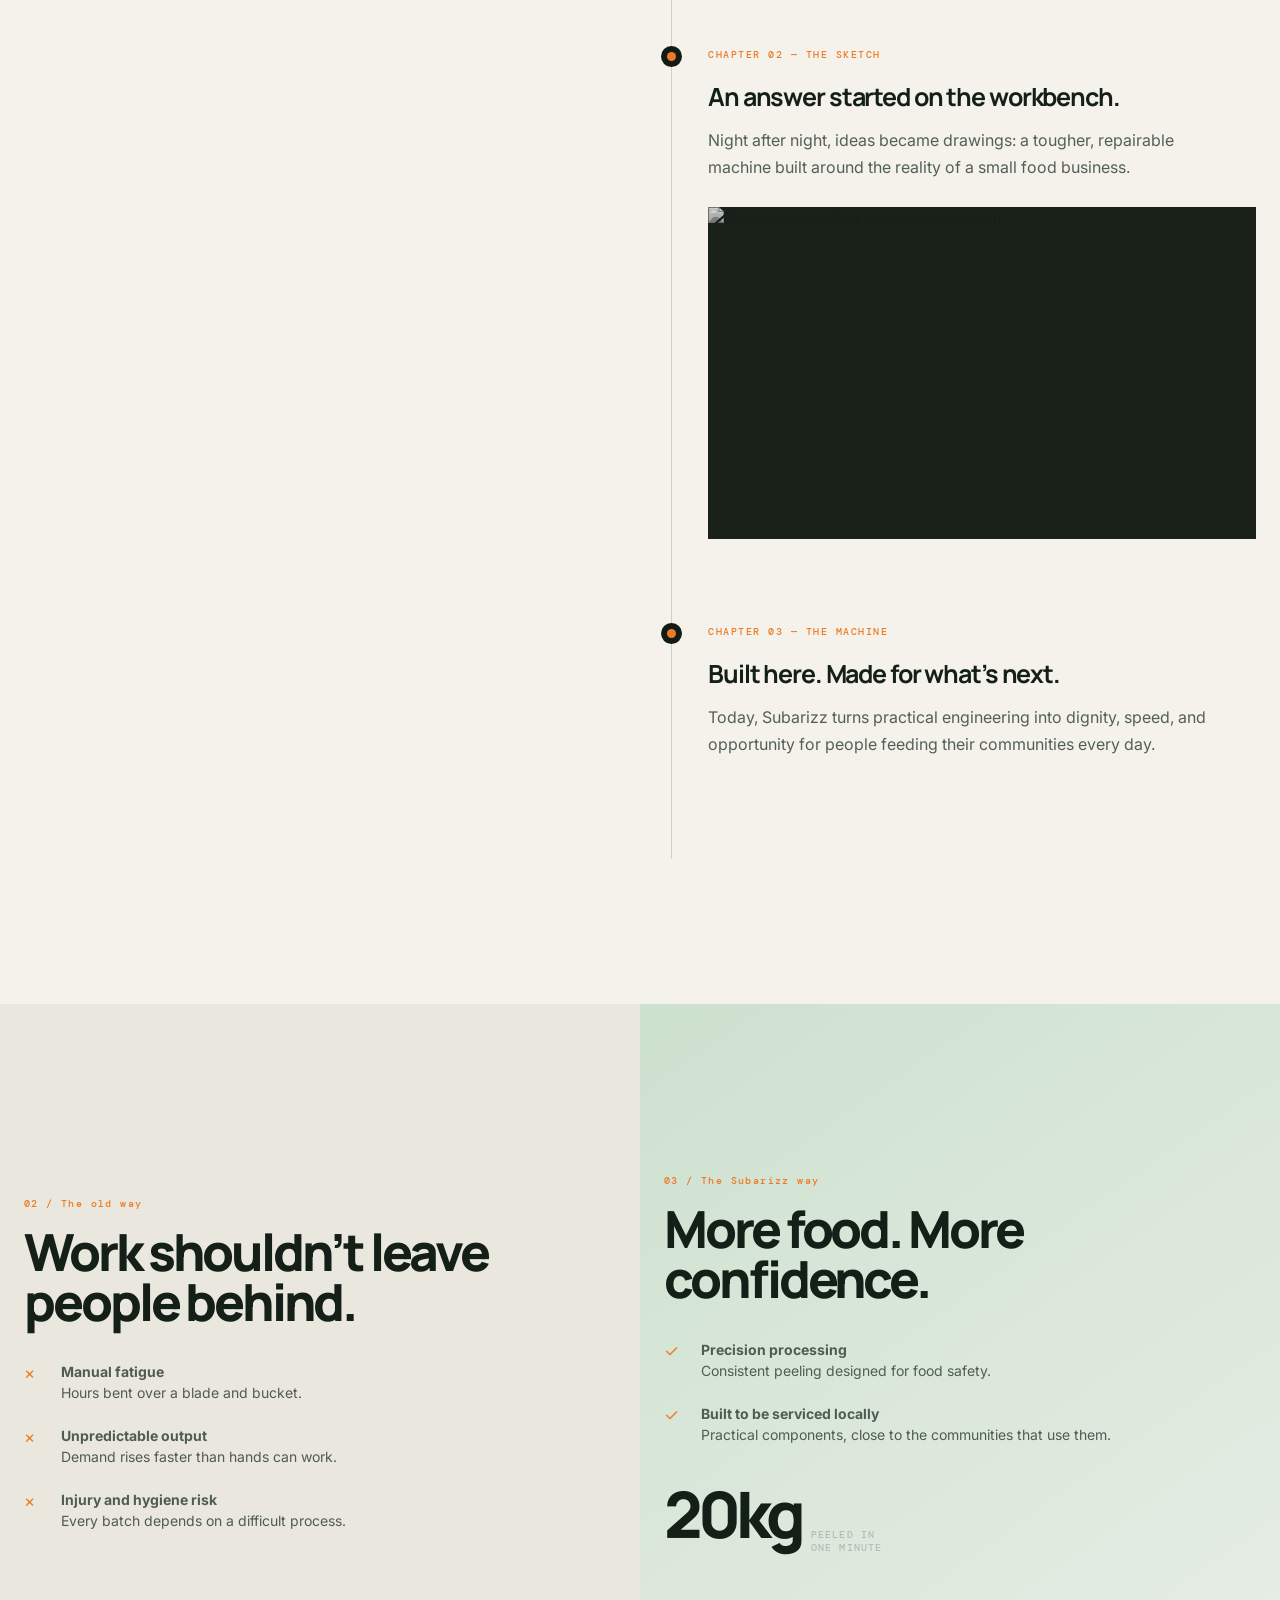
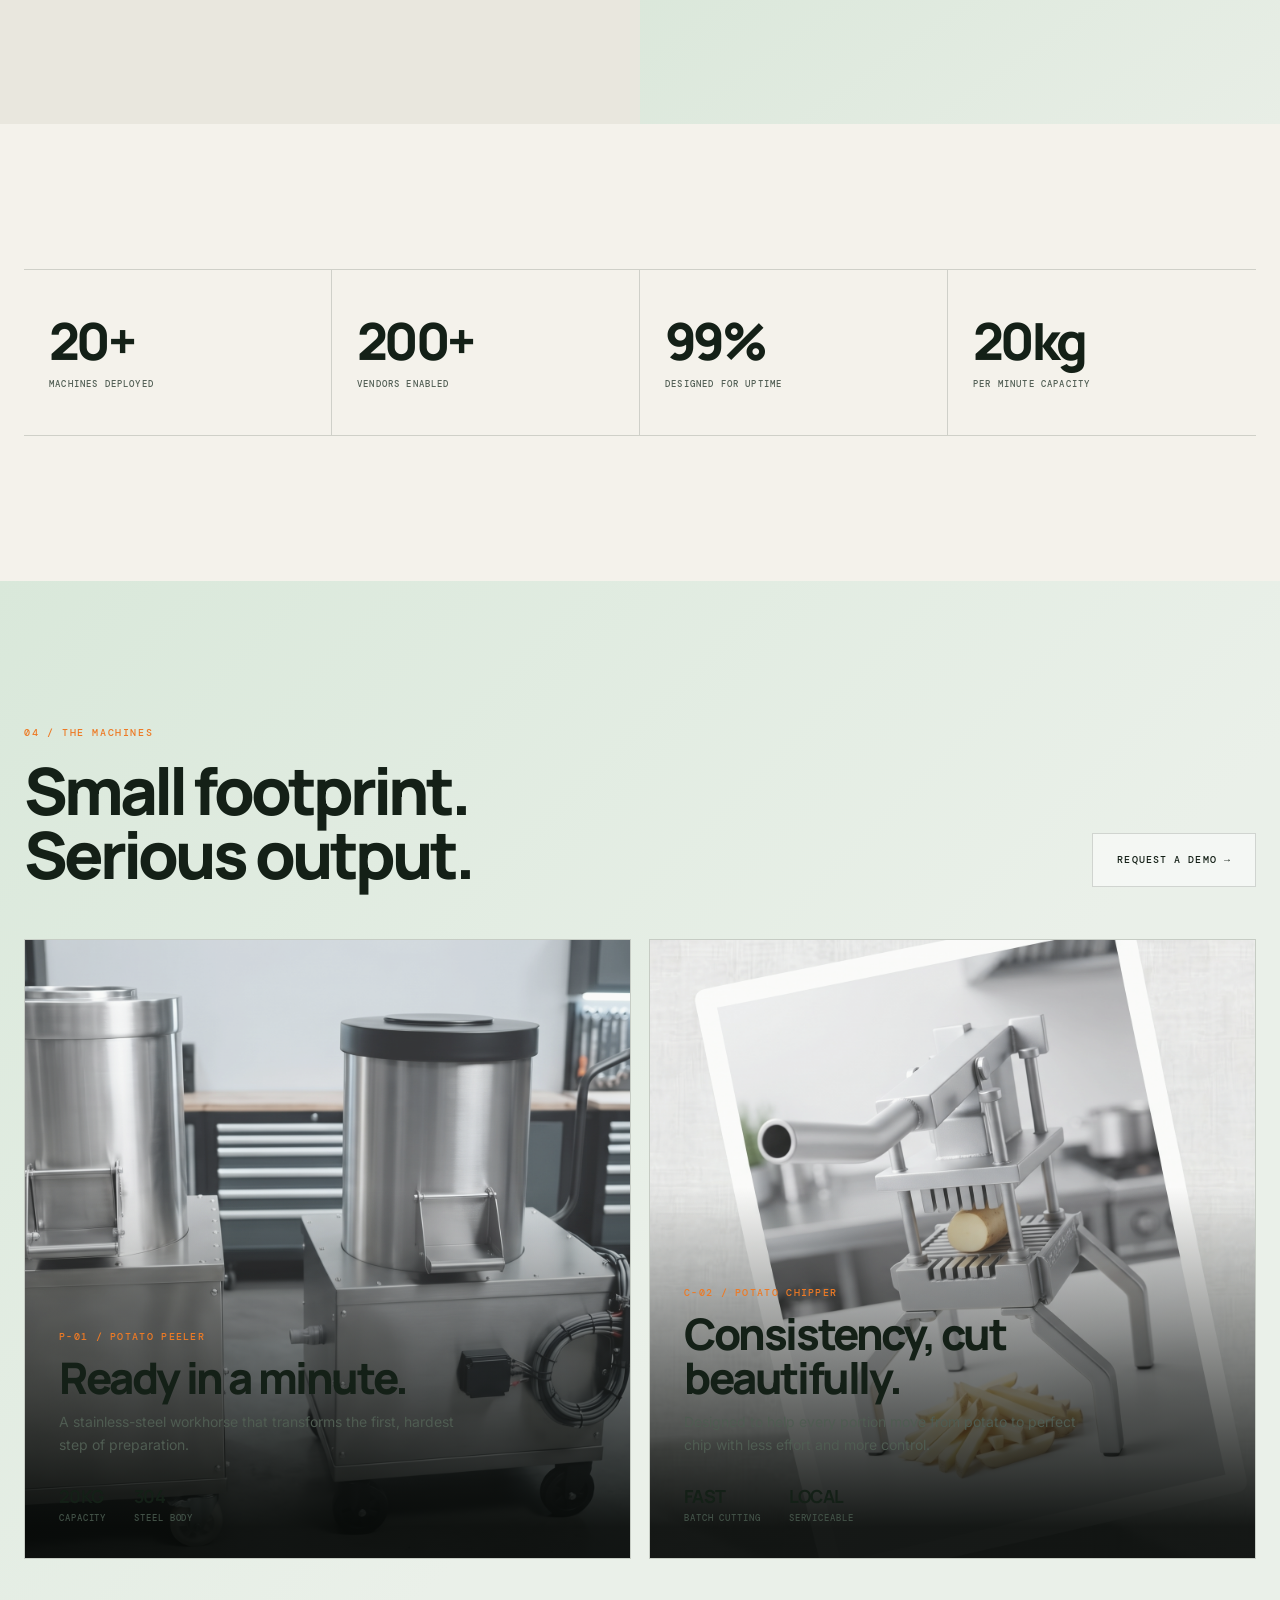
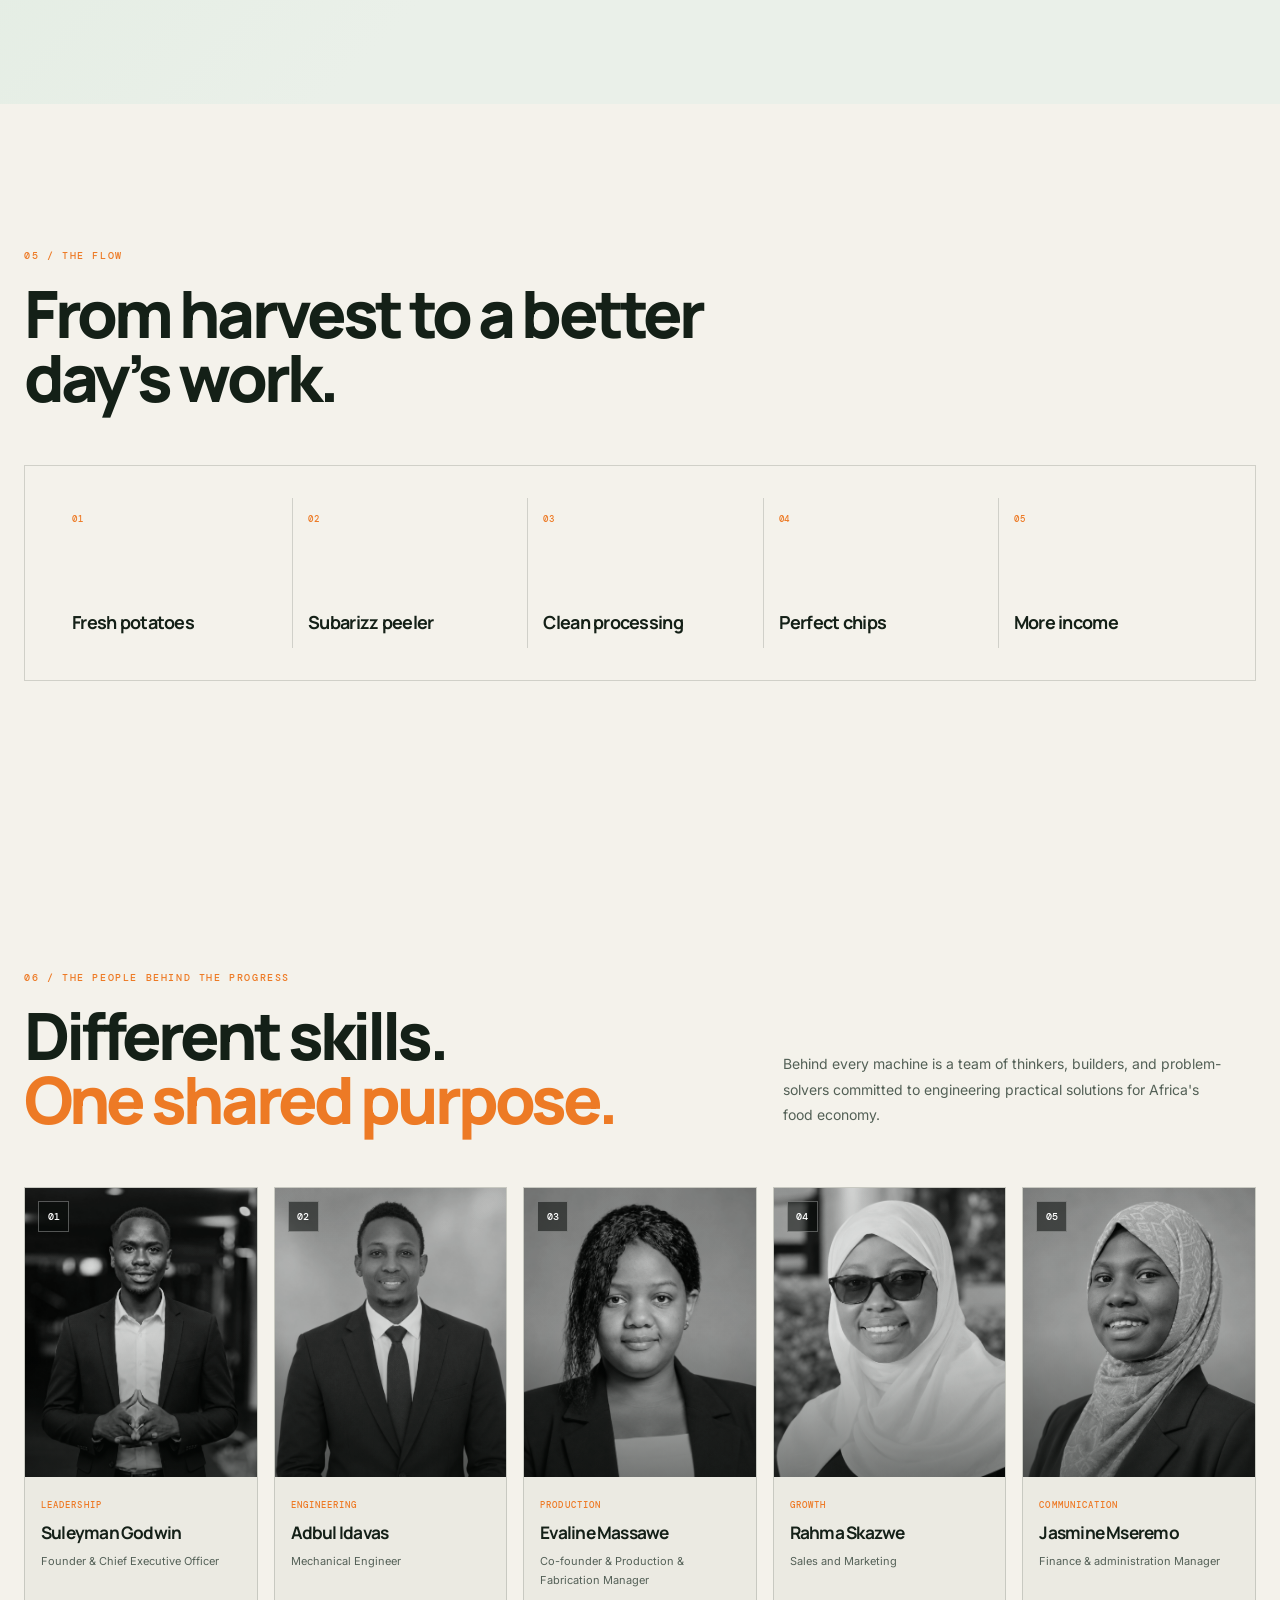
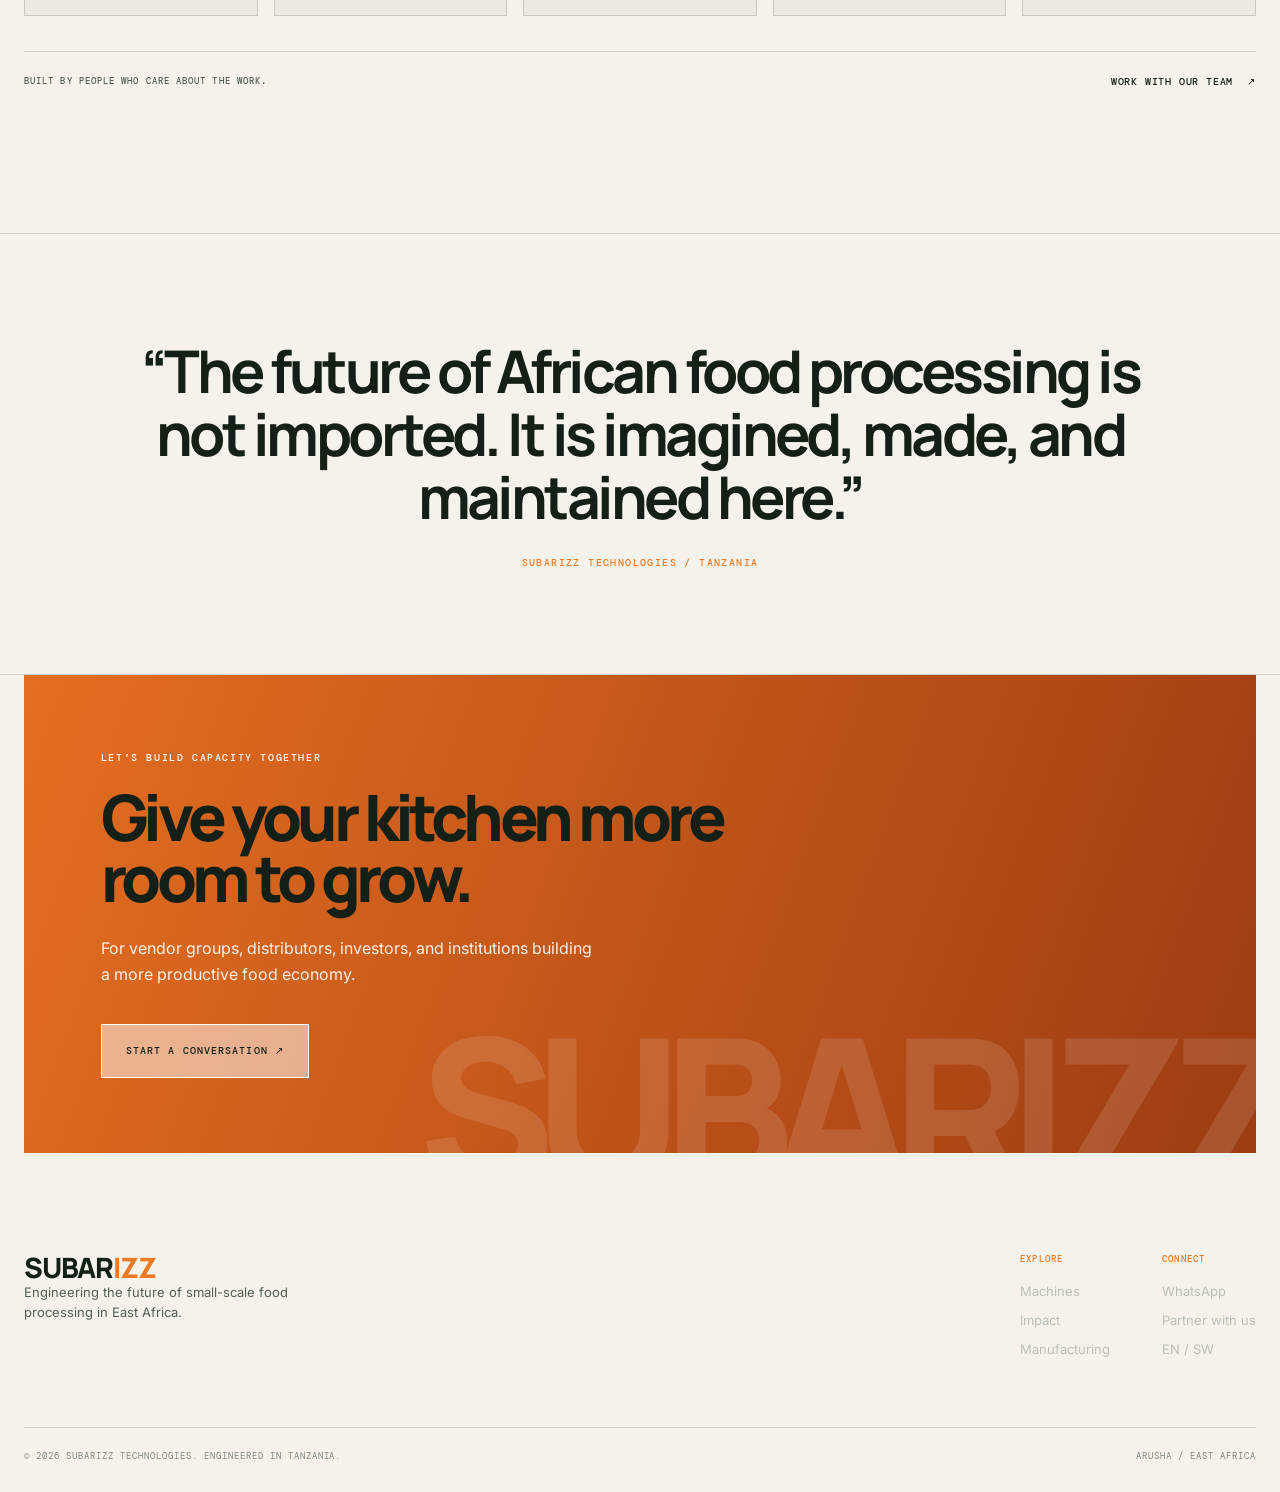
==== commit 1d6c74bf: "updated" ====
--- a/index.html
+++ b/index.html
@@ -1,16 +1,96 @@
 <!doctype html><html lang="en"><head><meta charset="utf-8"><meta name="viewport" content="width=device-width,initial-scale=1"><meta name="theme-color" content="#090b0a"><meta name="description" content="Subarizz Technologies engineers potato processing machines for a more productive African food economy."><title>Subarizz Technologies — Engineered for Growth</title><link rel="stylesheet" href="subarizz.css"></head>
-<body><div class="site"><div class="noise"></div><nav class="nav"><a class="brand" href="index.html">SUBAR<i>IZZ</i></a><div class="nav-links"><a class="active" href="index.html">Home</a><a href="#machines">Machines</a><a href="#origin">Our story</a><a href="impact.html">Impact</a><a href="manufacturing.html">Engineering</a></div><a class="nav-cta" href="#contact">Partner with us ↗</a><button class="menu" aria-label="Open menu">☰</button></nav>
+<body><div class="site"><div class="noise"></div><nav class="nav"><a class="brand" href="index.html">SUBAR<i>IZZ</i></a><div class="nav-links"><a class="active" href="index.html">Home</a><a href="#machines">Machines</a><a href="#origin">Our story</a><a href="impact.html">Impact</a><a href="manufacturing.html">Engineering</a></div><a class="nav-cta" href="#contact"> Contact us ↗</a><button class="menu" aria-label="Open menu">☰</button></nav>
 <main><section class="hero"><div class="hero-media"><img alt="Sparks fly in a Tanzanian engineering workshop" src="https://lh3.googleusercontent.com/aida-public/[base64]"></div><div class="hero-copy"><div class="eyebrow reveal">Tanzanian food-tech / EST. 2020</div><h1 class="reveal delay-1">Built from struggle.<br><span class="accent">Engineered</span> for growth.</h1><p class="lead reveal delay-2">Locally engineered potato processing machines that give Tanzanian food vendors more time, safer work, and a bigger future.</p><div class="hero-actions reveal delay-2"><a class="button primary" href="#machines">Explore machines <span>↘</span></a><a class="button" href="#origin">Our origin <span>→</span></a></div></div><div class="scroll-note">Scroll to discover</div></section>
 
 <section class="section" id="origin"><div class="story"><div class="sticky-intro reveal"><p class="section-label">01 / The origin</p><h2>One kitchen. One problem. A new possibility.</h2><p class="section-intro">Before there was a workshop, there was a son helping his mother peel potatoes by hand. Every late night became a question: what if hard work did not have to hurt?</p></div><div class="timeline"><article class="story-card reveal"><div class="story-number">CHAPTER 01 — THE BURDEN</div><h3>Hours of effort, held in a blade.</h3><p>Manual peeling kept food vendors crouched over buckets for long days—limiting output, placing strain on hands, and leaving little room for growth.</p><div class="image-frame"><img alt="Hands peeling potatoes" src="https://lh3.googleusercontent.com/aida-public/[base64]"></div></article><article class="story-card reveal"><div class="story-number">CHAPTER 02 — THE SKETCH</div><h3>An answer started on the workbench.</h3><p>Night after night, ideas became drawings: a tougher, repairable machine built around the reality of a small food business.</p><div class="image-frame"><img alt="Potato processing engineering design" src="https://lh3.googleusercontent.com/aida-public/[base64]"></div></article><article class="story-card reveal"><div class="story-number">CHAPTER 03 — THE MACHINE</div><h3>Built here. Made for what’s next.</h3><p>Today, Subarizz turns practical engineering into dignity, speed, and opportunity for people feeding their communities every day.</p></article></div></div></section>
 
 <section class="split"><div class="split-pane manual reveal"><span class="pane-index">02 / The old way</span><h2>Work shouldn’t leave people behind.</h2><div class="features"><div class="feature"><span>×</span><div><b>Manual fatigue</b><br>Hours bent over a blade and bucket.</div></div><div class="feature"><span>×</span><div><b>Unpredictable output</b><br>Demand rises faster than hands can work.</div></div><div class="feature"><span>×</span><div><b>Injury and hygiene risk</b><br>Every batch depends on a difficult process.</div></div></div></div><div class="split-pane solution reveal"><span class="pane-index">03 / The Subarizz way</span><h2>More food. More confidence.</h2><div class="features"><div class="feature"><span>✓</span><div><b>Precision processing</b><br>Consistent peeling designed for food safety.</div></div><div class="feature"><span>✓</span><div><b>Built to be serviced locally</b><br>Practical components, close to the communities that use them.</div></div></div><div class="metric"><b>20kg</b><small>peeled in<br>one minute</small></div></div></section>
 
-<section class="section"><div class="stats reveal"><div class="stat"><b data-count="150" data-suffix="+">0</b><span>Machines deployed</span></div><div class="stat"><b data-count="1200" data-suffix="+">0</b><span>Vendors enabled</span></div><div class="stat"><b data-count="99" data-suffix="%">0</b><span>Designed for uptime</span></div><div class="stat"><b data-count="20" data-suffix="kg">0</b><span>Per minute capacity</span></div></div></section>
+<section class="section"><div class="stats reveal"><div class="stat"><b data-count="20" data-suffix="+">0</b><span>Machines deployed</span></div><div class="stat"><b data-count="200" data-suffix="+">0</b><span>Vendors enabled</span></div><div class="stat"><b data-count="99" data-suffix="%">0</b><span>Designed for uptime</span></div><div class="stat"><b data-count="20" data-suffix="kg">0</b><span>Per minute capacity</span></div></div></section>
 
-<section class="section dark-green" id="machines"><div class="products-header reveal"><div><p class="section-label">04 / The machines</p><h2>Small footprint.<br>Serious output.</h2></div><a class="button" href="#contact">Request a demo →</a></div><div class="products"><article class="product media-card reveal"><img alt="Stainless steel Subarizz potato processing machine" src="https://lh3.googleusercontent.com/aida-public/[base64]"><div class="product-copy"><span class="product-name">P-01 / Potato peeler</span><h3>Ready in a minute.</h3><p>A stainless-steel workhorse that transforms the first, hardest step of preparation.</p><div class="product-meta"><span><b>20kg</b>capacity</span><span><b>304</b>steel body</span></div></div></article><article class="product media-card reveal delay-1"><img alt="Industrial food processing workshop" src="https://lh3.googleusercontent.com/aida-public/[base64]"><div class="product-copy"><span class="product-name">C-02 / Potato chipper</span><h3>Consistency, cut beautifully.</h3><p>Designed to help every portion move from potato to perfect chip with less effort and more control.</p><div class="product-meta"><span><b>Fast</b>batch cutting</span><span><b>Local</b>serviceable</span></div></div></article></div></section>
+<section class="section dark-green" id="machines"><div class="products-header reveal"><div><p class="section-label">04 / The machines</p><h2>Small footprint.<br>Serious output.</h2></div><a class="button" href="#contact">Request a demo →</a></div><div class="products"><article class="product media-card reveal"><img alt="Stainless steel Subarizz potato processing machine" src="images/ready.jpg"><div class="product-copy"><span class="product-name">P-01 / Potato peeler</span><h3>Ready in a minute.</h3><p>A stainless-steel workhorse that transforms the first, hardest step of preparation.</p><div class="product-meta"><span><b>20kg</b>capacity</span><span><b>304</b>steel body</span></div></div></article><article class="product media-card reveal delay-1"><img alt="Industrial food processing workshop" src="images/Consistency chipper.jpg"><div class="product-copy"><span class="product-name">C-02 / Potato chipper</span><h3>Consistency, cut beautifully.</h3><p>Designed to help every portion move from potato to perfect chip with less effort and more control.</p><div class="product-meta"><span><b>Fast</b>batch cutting</span><span><b>Local</b>serviceable</span></div></div></article></div></section>
 
 <section class="section"><div class="reveal"><p class="section-label">05 / The flow</p><h2>From harvest to a better day’s work.</h2></div><div class="flow reveal"><div class="flow-step"><span class="flow-num">01</span><b>Fresh potatoes</b></div><div class="flow-step"><span class="flow-num">02</span><b>Subarizz peeler</b></div><div class="flow-step"><span class="flow-num">03</span><b>Clean processing</b></div><div class="flow-step"><span class="flow-num">04</span><b>Perfect chips</b></div><div class="flow-step"><span class="flow-num">05</span><b>More income</b></div></div></section>
+
+<section class="section team-section" id="team">
+  <div class="team-header reveal">
+    <div>
+      <p class="section-label">06 / The people behind the progress</p>
+      <h2>Different skills.<br><span class="team-accent">One shared purpose.</span></h2>
+    </div>
+    <p class="team-intro">
+      Behind every machine is a team of thinkers, builders, and problem-solvers
+      committed to engineering practical solutions for Africa's food economy.
+    </p>
+  </div>
+
+  <div class="team-grid">
+    <article class="team-card reveal">
+      <div class="team-photo">
+        <img src="images/suleyman godwin.png" alt="Founder and team leader">
+        <span class="team-index">01</span>
+      </div>
+      <div class="team-info">
+        <span class="team-role">Leadership</span>
+        <h3>Suleyman Godwin</h3>
+        <p>Founder &amp; Chief Executive Officer</p>
+      </div>
+    </article>
+<article class="team-card reveal delay-1">
+  <div class="team-photo">
+    <img src="images/adbul idvas.png" alt="Mechanical engineering team member">
+    <span class="team-index">02</span>
+  </div>
+  <div class="team-info">
+    <span class="team-role">Engineering</span>
+    <h3>Adbul Idavas</h3>
+    <p>Mechanical Engineer</p>
+  </div>
+</article>
+
+<article class="team-card reveal delay-1">
+  <div class="team-photo">
+    <img src="images/evaline massawe.png" alt="Manufacturing team member">
+    <span class="team-index">03</span>
+  </div>
+  <div class="team-info">
+    <span class="team-role">Production</span>
+    <h3>Evaline Massawe</h3>
+    <p>Co-founder &amp; Production &amp; Fabrication Manager</p>
+  </div>
+</article>
+
+<article class="team-card reveal delay-2">
+  <div class="team-photo">
+    <img src="images/rahma skazwe.png" alt="Business development team member">
+    <span class="team-index">04</span>
+  </div>
+  <div class="team-info">
+    <span class="team-role">Growth</span>
+    <h3>Rahma Skazwe</h3>
+    <p>Sales and Marketing</p>
+  </div>
+</article>
+
+<article class="team-card reveal delay-2">
+  <div class="team-photo">
+    <img src="images/jasmine mseremo.png" alt="Marketing and communications team member">
+    <span class="team-index">05</span>
+  </div>
+  <div class="team-info">
+    <span class="team-role">Communication</span>
+    <h3>Jasmine Mseremo</h3>
+    <p>Finance &amp; administration Manager</p>
+  </div>
+</article>
+  </div>
+
+  <div class="team-footer reveal">
+    <span>BUILT BY PEOPLE WHO CARE ABOUT THE WORK.</span>
+    <a href="#contact">Work with our team <span>↗</span></a>
+  </div>
+</section>
+
 
 <section class="quote"><blockquote class="reveal">“The future of African food processing is not imported. It is imagined, made, and maintained here.”</blockquote><cite class="reveal delay-1">Subarizz Technologies / Tanzania</cite></section>
 
--- a/subarizz.css
+++ b/subarizz.css
@@ -12,3 +12,231 @@
 body.light-theme .split-pane.manual{background:#e9e7de}body.light-theme .split-pane.solution{background:linear-gradient(145deg,#cde1cf,#e8eee6)}body.light-theme .feature,body.light-theme .product p,body.light-theme .impact-card p{color:#4f5c52}body.light-theme .section.dark-green{background:linear-gradient(135deg,#d9e8da,#eaf0e9 60%)}
 body.light-theme .product,body.light-theme .impact-card:nth-child(2),body.light-theme .impact-card:nth-child(3),body.light-theme .contact-info,body.light-theme .contact-form{background:#e8ede6}body.light-theme .impact-card{background:#d8e8d8}body.light-theme .product-meta span{color:#415046}body.light-theme .product-meta b{color:#142017}body.light-theme .map{background:radial-gradient(circle at 54% 48%,rgba(237,122,37,.32),transparent 3%,rgba(70,123,76,.22) 3.5%,transparent 17%),linear-gradient(140deg,#d6e6d7,#eef3ec)}
 .theme-toggle{width:38px;height:38px;padding:0;border:1px solid var(--line);border-radius:50%;background:rgba(255,255,255,.06);color:var(--cream);cursor:pointer;display:grid;place-items:center;transition:.3s}.theme-toggle:hover{transform:rotate(18deg) scale(1.06);border-color:var(--orange)}.theme-toggle .sun{display:none}.theme-toggle .moon{font-size:15px}body.light-theme .theme-toggle{background:rgba(20,32,23,.05)}body.light-theme .theme-toggle .moon{display:none}body.light-theme .theme-toggle .sun{display:block;font-size:15px}@media(max-width:800px){.theme-toggle{margin-left:auto;margin-right:12px}}
+
+/* ========================================
+SUBARIZZ TEAM SECTION
+======================================== */
+
+.team-section {
+overflow: hidden;
+}
+
+.team-header {
+display: grid;
+grid-template-columns: 1.2fr 0.8fr;
+align-items: end;
+gap: 50px;
+margin-bottom: 55px;
+}
+
+.team-header h2 {
+margin-bottom: 0;
+}
+
+.team-accent {
+color: var(--orange);
+}
+
+.team-intro {
+max-width: 440px;
+margin: 0 0 5px;
+color: var(--muted);
+font-size: 14px;
+line-height: 1.8;
+}
+
+.team-grid {
+display: grid;
+grid-template-columns: repeat(5, minmax(0, 1fr));
+gap: 16px;
+}
+
+.team-card {
+min-width: 0;
+border: 1px solid var(--line);
+background: rgba(255, 255, 255, 0.025);
+transition: border-color 0.35s ease, transform 0.35s ease;
+}
+
+.team-card:hover {
+transform: translateY(-7px);
+border-color: rgba(237, 122, 37, 0.65);
+}
+
+.team-photo {
+position: relative;
+aspect-ratio: 4 / 5;
+overflow: hidden;
+background: #17221a;
+}
+
+.team-photo::after {
+content: "";
+position: absolute;
+inset: 0;
+background: linear-gradient(
+180deg,
+rgba(5, 8, 6, 0.02) 50%,
+rgba(5, 8, 6, 0.48) 100%
+);
+pointer-events: none;
+}
+
+.team-photo img {
+display: block;
+width: 100%;
+height: 100%;
+object-fit: cover;
+object-position: center;
+filter: grayscale(1);
+opacity: 0.88;
+transition: transform 0.65s ease, filter 0.65s ease,
+opacity 0.65s ease;
+}
+
+.team-card:hover .team-photo img {
+transform: scale(1.06);
+filter: grayscale(0);
+opacity: 1;
+}
+
+.team-index {
+position: absolute;
+z-index: 1;
+top: 13px;
+left: 13px;
+display: grid;
+place-items: center;
+width: 31px;
+height: 31px;
+border: 1px solid rgba(255, 255, 255, 0.3);
+background: rgba(9, 11, 10, 0.55);
+color: #fff;
+font: 500 10px "DM Mono", monospace;
+}
+
+.team-info {
+padding: 22px 16px 25px;
+}
+
+.team-role {
+display: block;
+margin-bottom: 12px;
+color: var(--orange);
+font: 500 9px "DM Mono", monospace;
+letter-spacing: 0.12em;
+text-transform: uppercase;
+}
+
+.team-info h3 {
+margin: 0 0 8px;
+font: 700 clamp(15px, 1.35vw, 19px)/1.2 Manrope, sans-serif;
+letter-spacing: -0.045em;
+overflow-wrap: anywhere;
+}
+
+.team-info p {
+margin: 0;
+color: var(--muted);
+font-size: 11px;
+line-height: 1.7;
+}
+
+.team-footer {
+display: flex;
+align-items: center;
+justify-content: space-between;
+gap: 20px;
+margin-top: 35px;
+padding-top: 23px;
+border-top: 1px solid var(--line);
+}
+
+.team-footer > span {
+color: var(--muted);
+font: 500 9px "DM Mono", monospace;
+letter-spacing: 0.12em;
+}
+
+.team-footer a {
+display: inline-flex;
+align-items: center;
+gap: 14px;
+color: var(--cream);
+font: 500 10px "DM Mono", monospace;
+letter-spacing: 0.08em;
+text-transform: uppercase;
+transition: color 0.25s ease;
+}
+
+.team-footer a:hover {
+color: var(--orange);
+}
+
+/* Light theme support */
+
+body.light-theme .team-card {
+background: rgba(20, 32, 23, 0.035);
+}
+
+body.light-theme .team-photo img {
+filter: grayscale(1);
+}
+
+/* Responsive layouts */
+
+@media (max-width: 1050px) {
+.team-grid {
+grid-template-columns: repeat(3, minmax(0, 1fr));
+gap: 18px;
+}
+
+.team-info h3 {
+font-size: 18px;
+}
+}
+
+@media (max-width: 800px) {
+.team-header {
+grid-template-columns: 1fr;
+gap: 20px;
+margin-bottom: 35px;
+}
+
+.team-grid {
+grid-template-columns: repeat(2, minmax(0, 1fr));
+gap: 13px;
+}
+
+.team-info {
+padding: 18px 13px 21px;
+}
+
+.team-info h3 {
+font-size: 16px;
+}
+
+.team-footer {
+align-items: flex-start;
+flex-direction: column;
+gap: 18px;
+}
+}
+
+@media (max-width: 380px) {
+.team-grid {
+grid-template-columns: 1fr;
+}
+
+.team-photo {
+aspect-ratio: 4 / 3;
+}
+}
+
+@media (prefers-reduced-motion: reduce) {
+.team-card,
+.team-photo img,
+.team-footer a {
+transition: none;
+}
+}
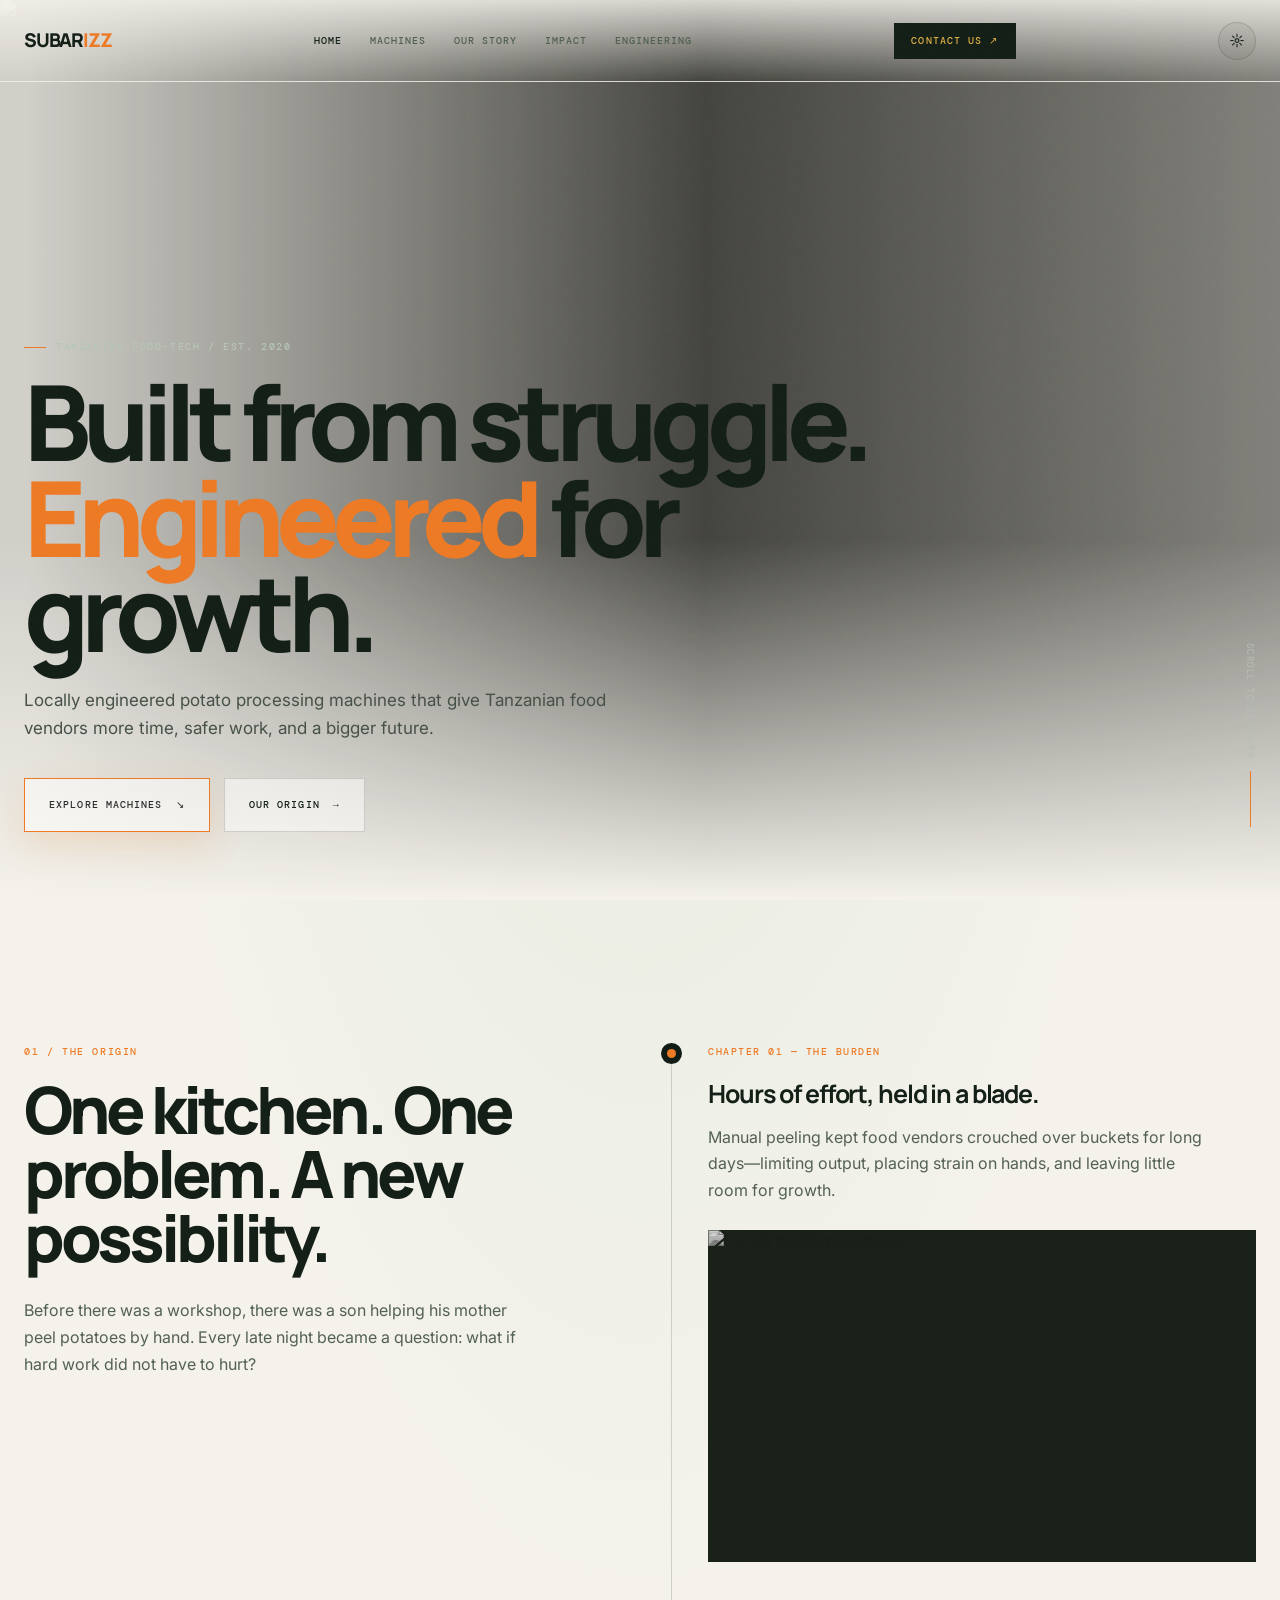
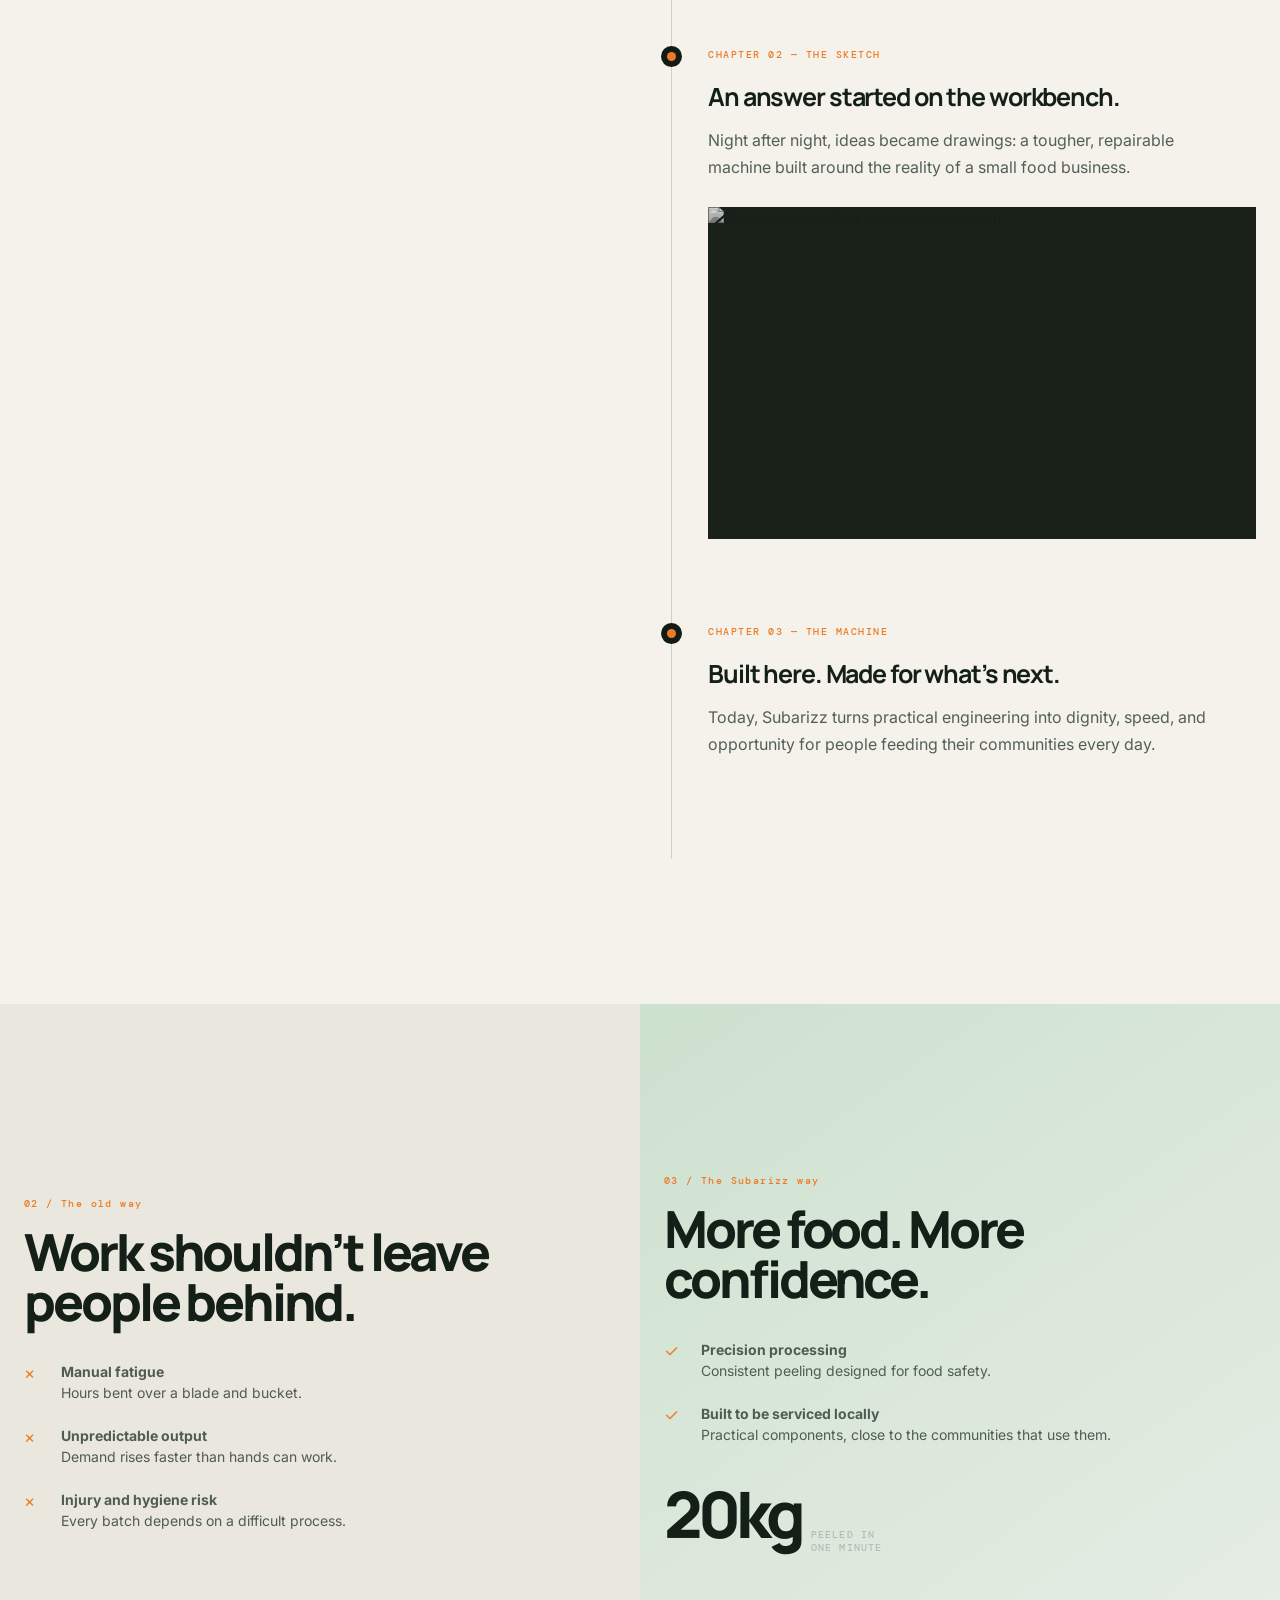
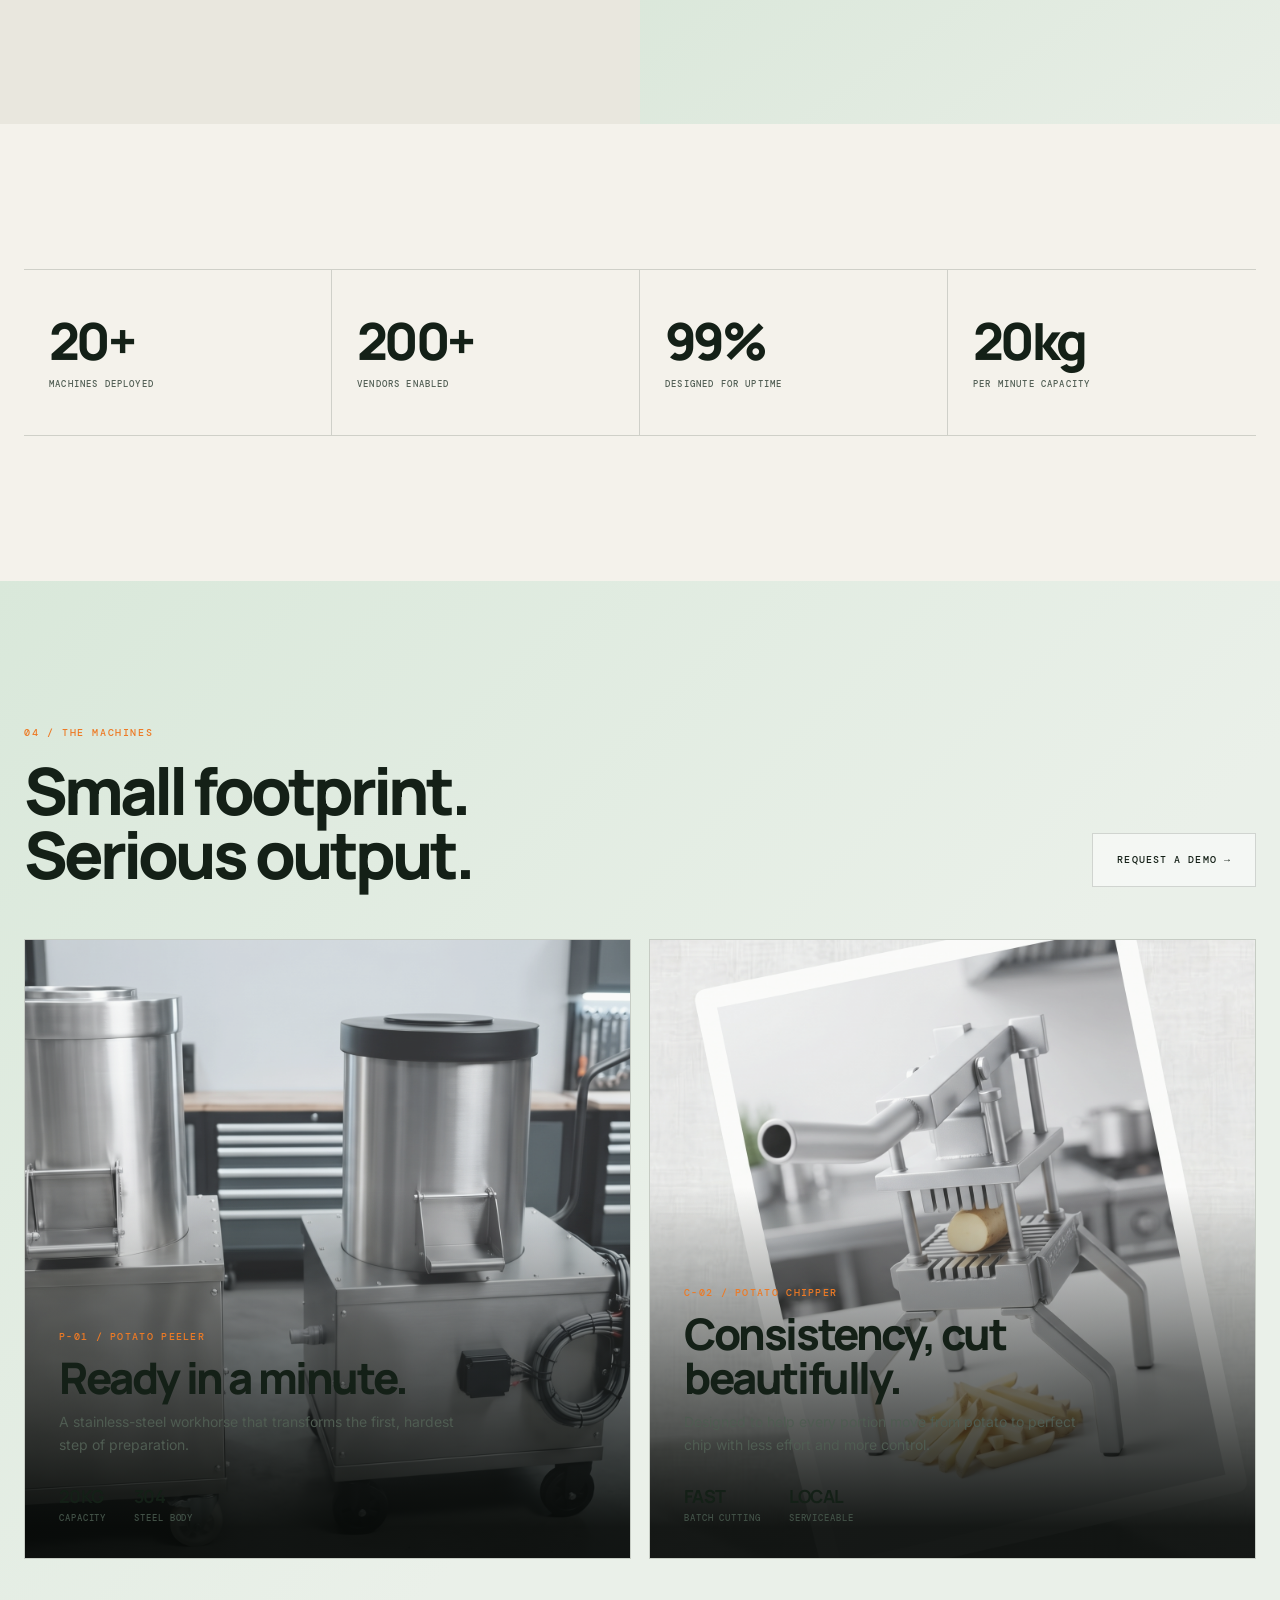
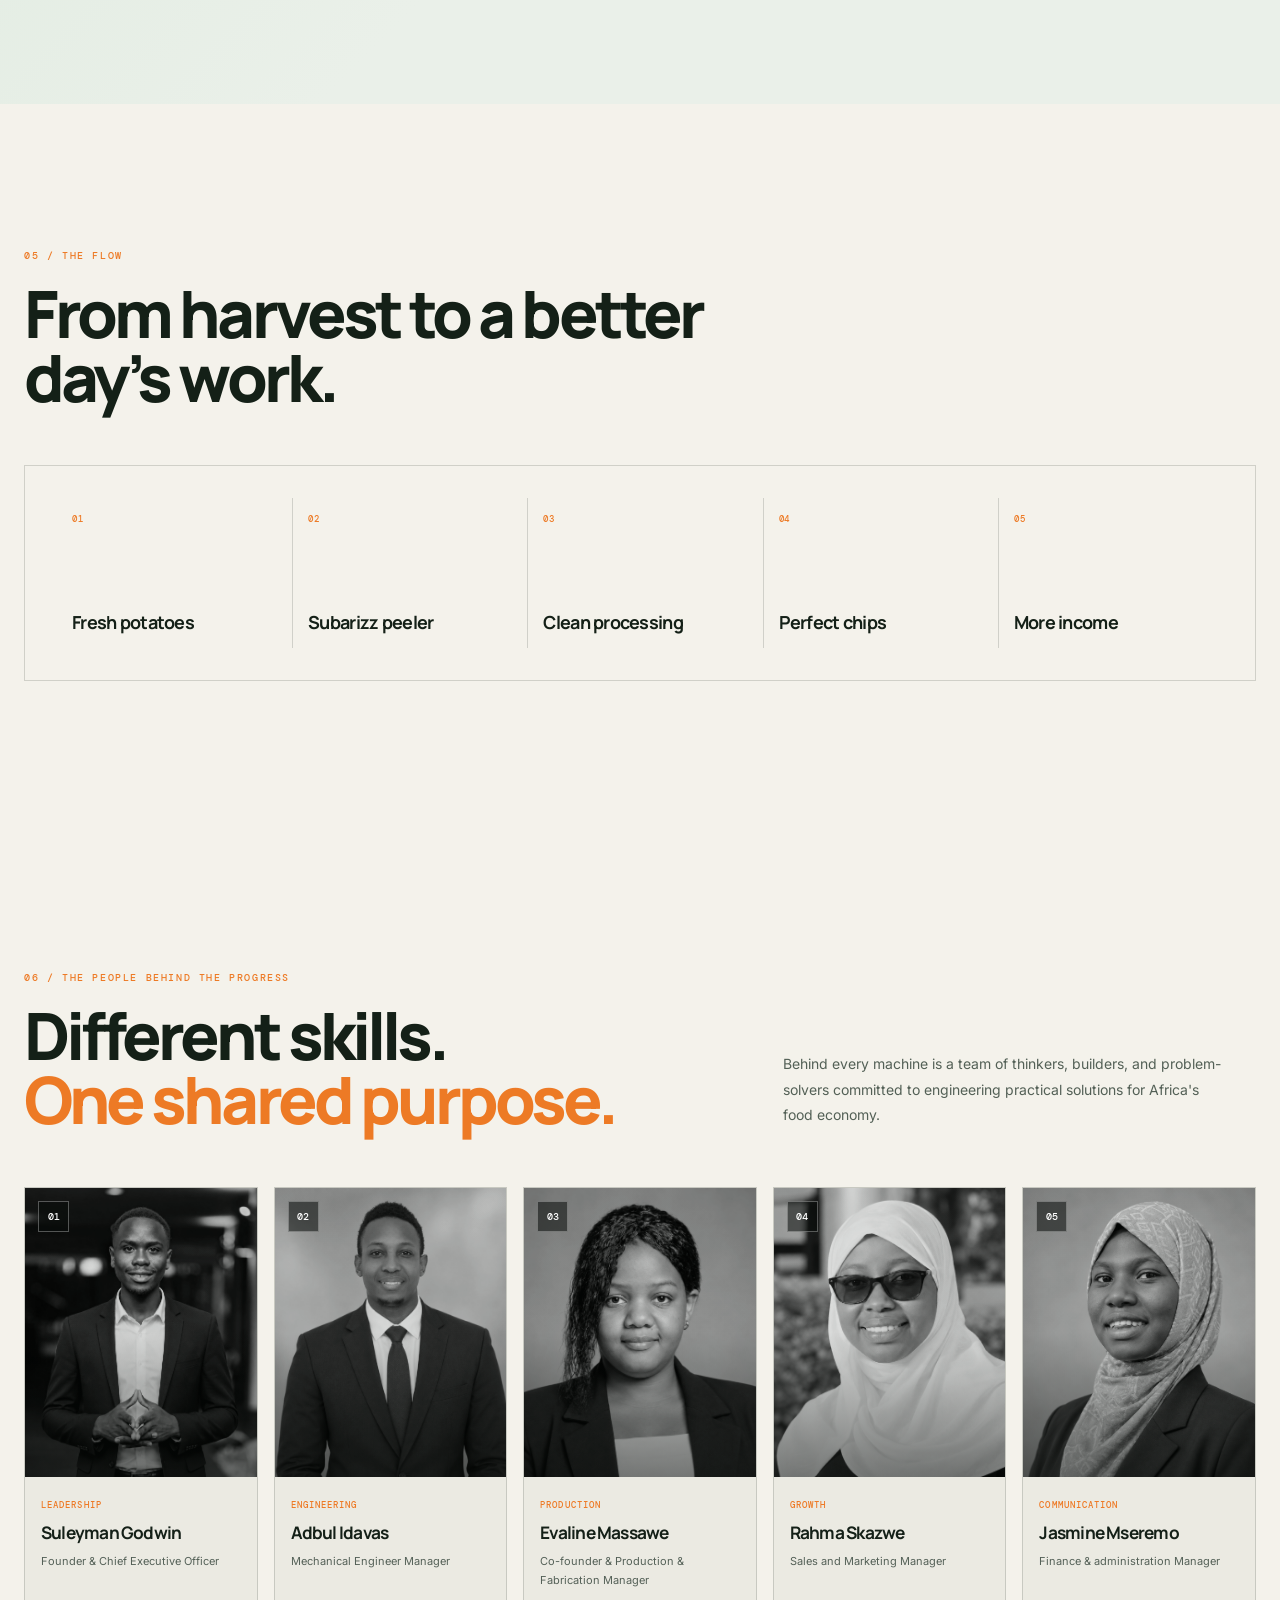
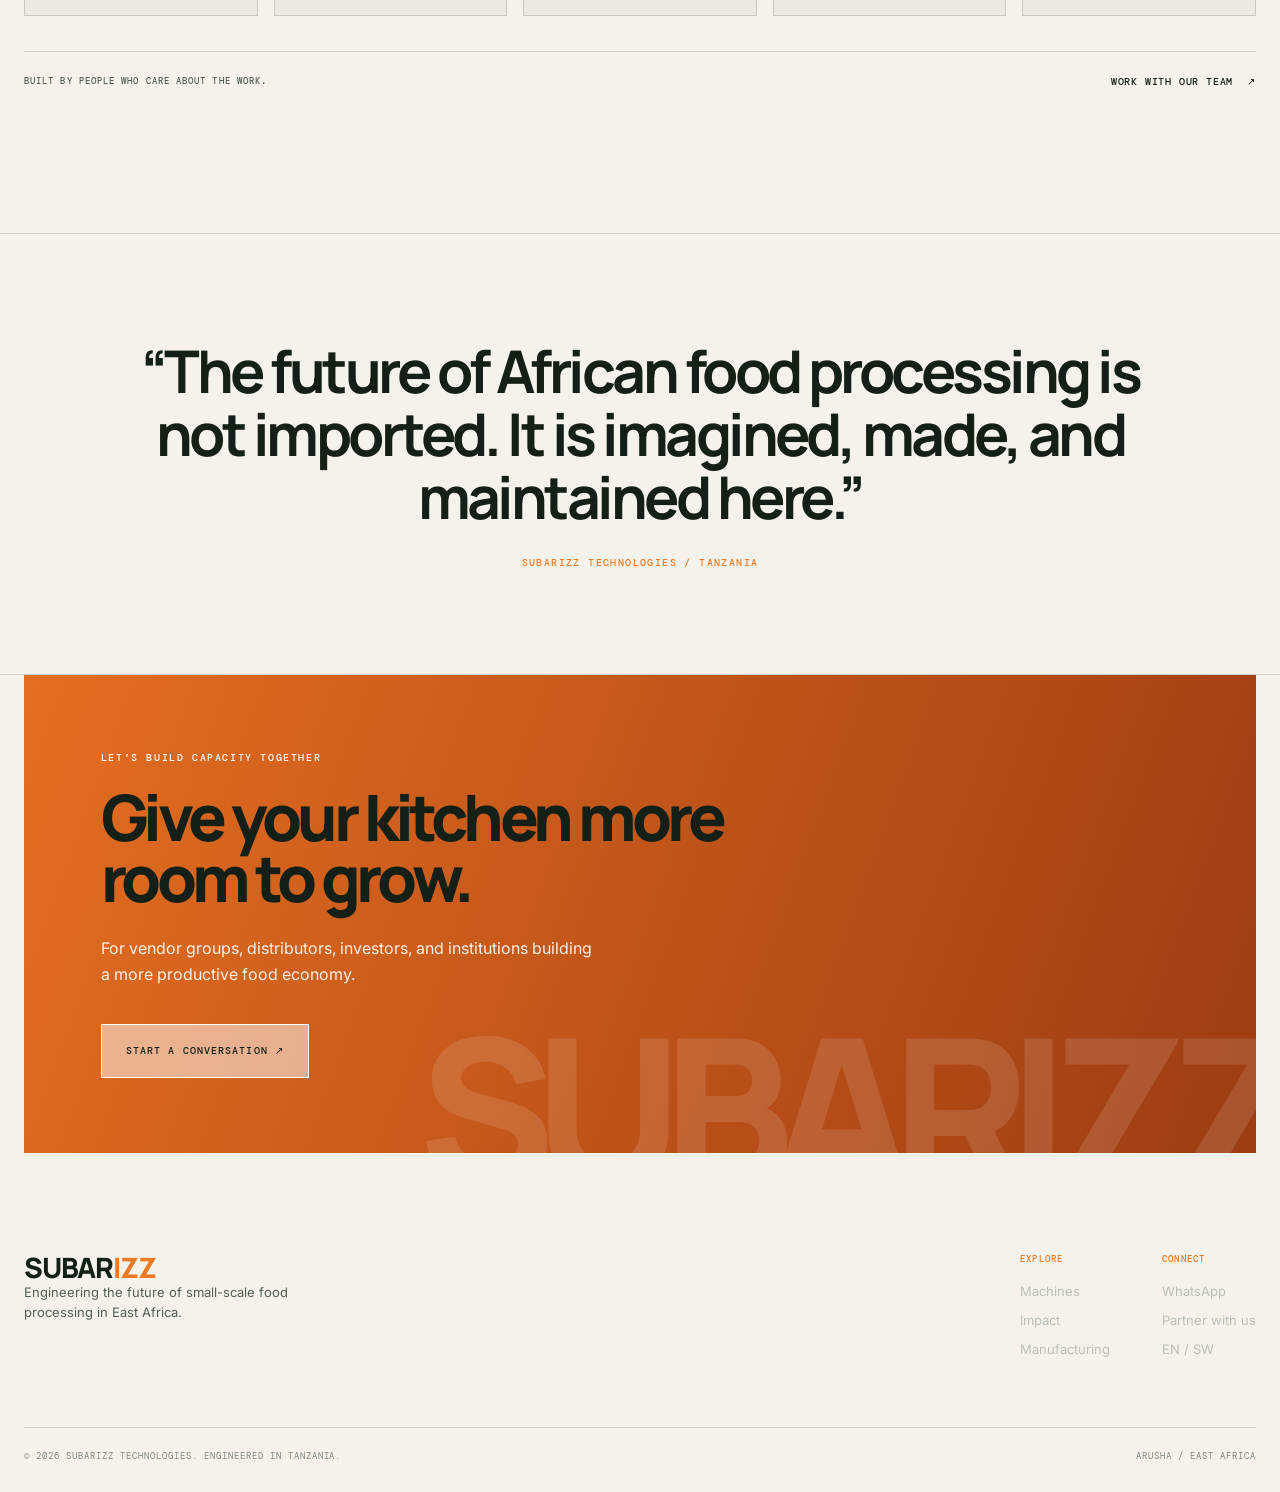
==== commit a1845b24: "uptime" ====
--- a/index.html
+++ b/index.html
@@ -44,7 +44,7 @@
   <div class="team-info">
     <span class="team-role">Engineering</span>
     <h3>Adbul Idavas</h3>
-    <p>Mechanical Engineer</p>
+    <p>Mechanical Engineer Manager</p>
   </div>
 </article>
 
@@ -68,7 +68,7 @@
   <div class="team-info">
     <span class="team-role">Growth</span>
     <h3>Rahma Skazwe</h3>
-    <p>Sales and Marketing</p>
+    <p>Sales and Marketing Manager</p>
   </div>
 </article>
 
